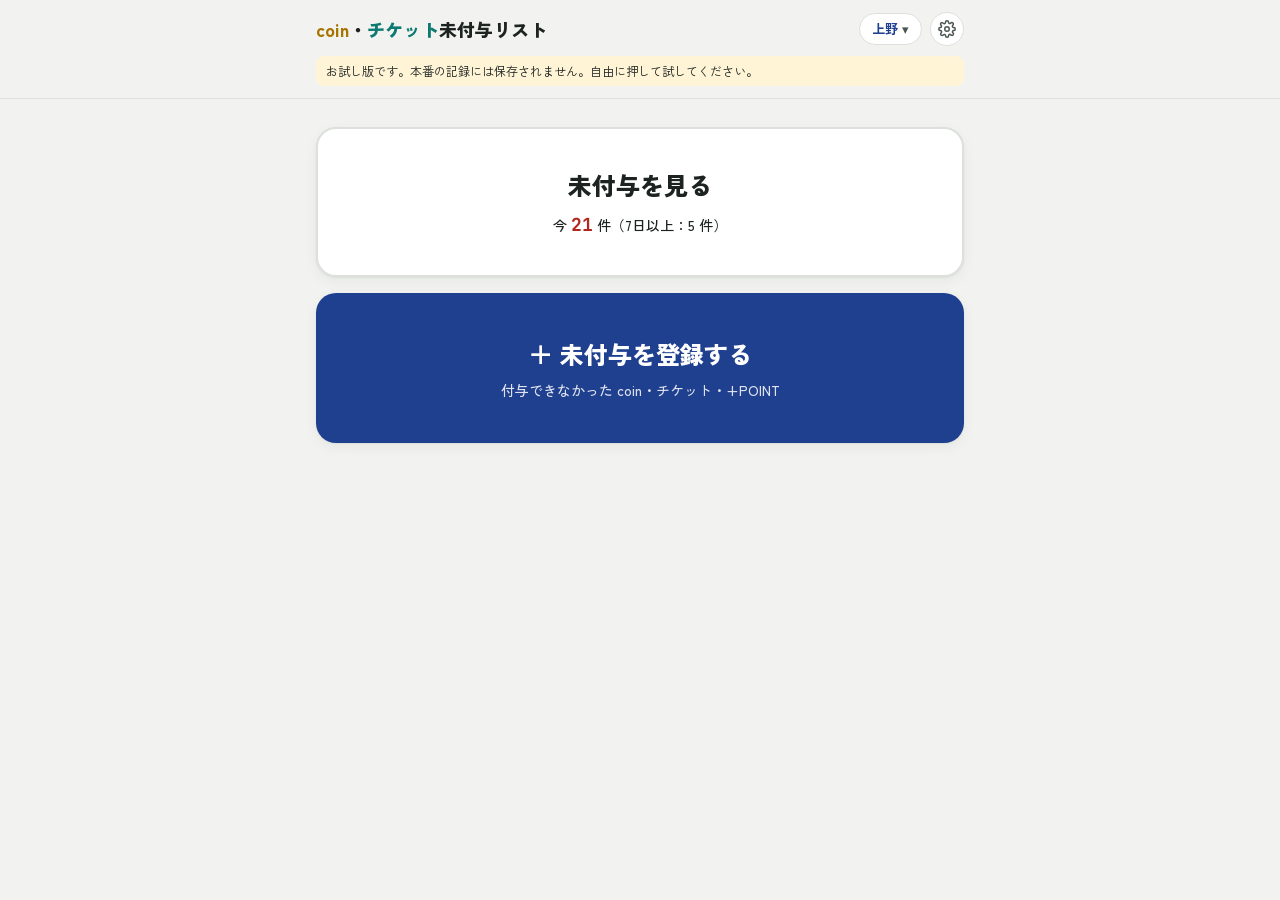
==== try.html @ cde4de88 "Update try.html" ====
<!DOCTYPE html>
<html lang="ja">
<head>
<meta charset="utf-8">
<meta name="viewport" content="width=device-width, initial-scale=1, viewport-fit=cover">
<title>未付与リスト（お試し）</title>
<link rel="icon" href="icon.svg" type="image/svg+xml">
<link rel="apple-touch-icon" id="appleIcon" href="icon.svg">
<meta name="theme-color" content="#f2f3f0">
<meta name="apple-mobile-web-app-capable" content="yes">
<meta name="mobile-web-app-capable" content="yes">
<meta name="apple-mobile-web-app-title" content="未付与リスト">
<meta name="apple-mobile-web-app-status-bar-style" content="default">
<link rel="preconnect" href="https://fonts.googleapis.com">
<link rel="stylesheet" href="https://fonts.googleapis.com/css2?family=Zen+Kaku+Gothic+New:wght@400;500;700;900&family=JetBrains+Mono:wght@500;700&display=swap">
<link rel="stylesheet" href="style.css?v=20261117d">
</head>
<body data-view="home">

<header class="top">
  <div class="wrap">
    <div class="titlerow">
      <button class="chip-btn back-btn" id="backBtn" type="button">‹ ホーム</button>
      <h1><span class="c">coin</span>・<span class="t">チケット</span>未付与リスト</h1>
      <button class="chip-btn store-btn" id="storeBtn" type="button"><b id="storeName">店舗</b> ▾</button>
      <button class="icon-btn" id="staffBtn" type="button" aria-label="設定（スタッフ・チケット）" title="設定（スタッフ・チケット）">
        <svg width="18" height="18" viewBox="0 0 24 24" fill="none" stroke="currentColor" stroke-width="2" stroke-linecap="round" stroke-linejoin="round" aria-hidden="true"><circle cx="12" cy="12" r="3"/><path d="M19.4 15a1.7 1.7 0 0 0 .3 1.8l.1.1a2 2 0 1 1-2.8 2.8l-.1-.1a1.7 1.7 0 0 0-1.8-.3 1.7 1.7 0 0 0-1 1.5V21a2 2 0 1 1-4 0v-.1a1.7 1.7 0 0 0-1.1-1.5 1.7 1.7 0 0 0-1.8.3l-.1.1a2 2 0 1 1-2.8-2.8l.1-.1a1.7 1.7 0 0 0 .3-1.8 1.7 1.7 0 0 0-1.5-1H3a2 2 0 1 1 0-4h.1a1.7 1.7 0 0 0 1.5-1.1 1.7 1.7 0 0 0-.3-1.8l-.1-.1a2 2 0 1 1 2.8-2.8l.1.1a1.7 1.7 0 0 0 1.8.3H9a1.7 1.7 0 0 0 1-1.5V3a2 2 0 1 1 4 0v.1a1.7 1.7 0 0 0 1 1.5 1.7 1.7 0 0 0 1.8-.3l.1-.1a2 2 0 1 1 2.8 2.8l-.1.1a1.7 1.7 0 0 0-.3 1.8V9a1.7 1.7 0 0 0 1.5 1H21a2 2 0 1 1 0 4h-.1a1.7 1.7 0 0 0-1.5 1z"/></svg>
      </button>
    </div>
    <div class="demo" id="demoNote" hidden>お試し版です。本番の記録には保存されません。自由に押して試してください。</div>
    <div class="tabs" role="tablist">
      <button class="tab" role="tab" data-tab="pending" aria-selected="true" type="button">未付与 <span class="n" id="nPending">0</span></button>
      <button class="tab" role="tab" data-tab="done" aria-selected="false" type="button">付与済み <span class="n" id="nDone">0</span></button>
      <button class="tab" role="tab" data-tab="canceled" aria-selected="false" type="button">取消 <span class="n" id="nCanceled">0</span></button>
    </div>
    <div class="searchrow"><input class="search" id="search" type="search" placeholder="名前・Game ID で探す" autocomplete="off"></div>
    <div class="filters" id="filterKind" role="group" aria-label="種類で絞り込む"></div>
    <div class="filters sub" id="filterItem" role="group" aria-label="チケットの種類で絞り込む" hidden></div>
  </div>
</header>

<section class="home" id="home">
  <div class="wrap">
    <button class="bigbtn view" id="goList" type="button">
      <span class="bt">未付与を見る</span>
      <span class="bs" id="homeCount">読み込み中…</span>
    </button>
    <button class="bigbtn add" id="goAdd" type="button">
      <span class="bt">＋ 未付与を登録する</span>
      <span class="bs">付与できなかった coin・チケット・+POINT</span>
    </button>
  </div>
</section>

<main>
  <div class="wrap" id="list">
    <div class="skeleton"></div><div class="skeleton"></div><div class="skeleton"></div>
  </div>
</main>


<div class="overlay" id="overlay" hidden>
  <div class="sheet" id="sheet" role="dialog" aria-modal="true" aria-labelledby="sheetTitle"></div>
</div>
<div class="toast" id="toast" hidden><span id="toastMsg"></span><button id="toastUndo" type="button" hidden>取り消す</button></div>
<div class="busy" id="busy" hidden></div>

<script>
// 記録の読み書き先（Google 側の窓口の URL）
window.API_URL = ""; // お試し版：Google には保存しない
// iPhone のホーム画面用アイコン（icon.svg から PNG を作る）
(function () { try { var img = new Image(); img.onload = function () { var c = document.createElement("canvas"); c.width = c.height = 180; c.getContext("2d").drawImage(img, 0, 0, 180, 180); document.getElementById("appleIcon").href = c.toDataURL("image/png"); }; img.src = "icon.svg"; } catch (e) {} })();
</script>
<script src="mock.js?v=20261117d"></script>
<script src="app.js?v=20261117d"></script>
</body>
</html>
---- style.css ----
/* Layout: one narrow column of cards (phone first); sticky header with tabs + search; floating add button; bottom sheets for forms */
:root {
  --bg: #f2f3f0;
  --surface: #ffffff;
  --fg: #1c2321;
  --muted: #4b5652;
  --line: #dde1dc;
  --coin: #a87400;   --coin-bg: #fff1c9;
  --ticket: #0d7a72; --ticket-bg: #d6f1ec;
  --pt: #6a3fb5;     --pt-bg: #ece3fb;
  --accent: #1f3f8f; --accent-fg: #ffffff;
  --done: #2c7a37;   --done-bg: #e1f1df;
  --warn: #b27200;   --warn-bg: #fff4d6;
  --danger: #b3261e; --danger-bg: #fde5e2;
  --shadow: 0 1px 2px rgba(20,30,28,.06), 0 4px 14px rgba(20,30,28,.05);
  --font-body: "Zen Kaku Gothic New", "Hiragino Sans", "Hiragino Kaku Gothic ProN", "Yu Gothic", "Meiryo", sans-serif;
  --font-mono: "JetBrains Mono", ui-monospace, "SF Mono", Menlo, Consolas, monospace;
  color-scheme: light;
}
/* 画面はスマホがダークモードでも、いつも白ベースで表示する */
* { box-sizing: border-box; }
html, body { margin: 0; }
body { background: var(--bg); color: var(--fg); font-family: var(--font-body); font-size: 15px; line-height: 1.5; -webkit-text-size-adjust: 100%; }
button, input, select, textarea { font: inherit; color: inherit; }
button { cursor: pointer; }
[hidden] { display: none !important; }
:focus-visible { outline: 2px solid var(--accent); outline-offset: 2px; }

.wrap { max-width: 680px; margin: 0 auto; padding-left: max(16px, env(safe-area-inset-left, 0px)); padding-right: max(16px, env(safe-area-inset-right, 0px)); }

header.top { position: sticky; top: 0; z-index: 5; background: var(--bg); border-bottom: 1px solid var(--line); padding-top: env(safe-area-inset-top, 0px); }
header.top .wrap { padding-block: 12px 0; display: grid; gap: 10px; }
.titlerow { display: flex; align-items: center; gap: 8px; flex-wrap: wrap; }
@media (max-width: 480px) { .titlerow h1 { flex-basis: 100%; } }
h1 { margin: 0; font-size: 18px; font-weight: 900; flex: 1; min-width: 0; text-wrap: balance; }
h1 .c { color: var(--coin); } h1 .t { color: var(--ticket); }
.chip-btn { border: 1px solid var(--line); background: var(--surface); border-radius: 999px; padding: 5px 12px; font-size: 13px; color: var(--muted); white-space: nowrap; }
.chip-btn b { color: var(--fg); }
.icon-btn { border: 1px solid var(--line); background: var(--surface); border-radius: 999px; width: 34px; height: 34px; display: grid; place-items: center; color: var(--muted); }

.demo { font-size: 12px; background: var(--warn-bg); color: var(--fg); border-radius: 8px; padding: 6px 10px; }

.tabs { display: flex; }
.tab { flex: 1; border: 0; background: none; padding: 8px 2px 10px; font-weight: 700; color: var(--muted); border-bottom: 3px solid transparent; display: flex; align-items: center; justify-content: center; gap: 6px; }
.tab[aria-selected="true"] { color: var(--fg); border-bottom-color: var(--fg); }
.tab .n { font-family: var(--font-mono); font-size: 12px; min-width: 22px; padding: 1px 6px; border-radius: 999px; background: var(--line); font-variant-numeric: tabular-nums; }
.tab[data-tab="pending"] .n:not(.zero) { background: var(--danger); color: #fff; }

.searchrow { padding-bottom: 8px; }
.filters { display: flex; gap: 6px; overflow-x: auto; padding-bottom: 8px; scrollbar-width: none; }
.filters::-webkit-scrollbar { display: none; }
.filters:last-child, .filters.sub { padding-bottom: 10px; }
.fchip { flex: none; border: 1px solid var(--line); background: var(--surface); border-radius: 999px; padding: 5px 12px; font-size: 13px; font-weight: 700; color: var(--muted); display: inline-flex; gap: 6px; align-items: center; }
.fchip .c { font-family: var(--font-mono); font-size: 11px; font-variant-numeric: tabular-nums; opacity: .8; }
.fchip[aria-pressed="true"] { background: var(--fg); border-color: var(--fg); color: var(--bg); }
.fchip.k-coin[aria-pressed="true"] { background: var(--coin-bg); border-color: var(--coin); color: var(--coin); }
.fchip.k-ticket[aria-pressed="true"] { background: var(--ticket-bg); border-color: var(--ticket); color: var(--ticket); }
.fchip.k-pt[aria-pressed="true"] { background: var(--pt-bg); border-color: var(--pt); color: var(--pt); }
.filters.sub .fchip { font-size: 12px; padding: 4px 10px; }
.search { width: 100%; border: 1px solid var(--line); background: var(--surface); border-radius: 10px; padding: 9px 12px; font-size: 15px; }

main .wrap { padding-block: 14px 120px; display: grid; gap: 10px; }
.status-note { font-size: 13px; color: var(--muted); padding: 8px 12px; border-radius: 10px; background: var(--surface); border: 1px dashed var(--line); }
.status-note.err { color: var(--danger); border-color: var(--danger); }
.legend { display: flex; flex-wrap: wrap; gap: 6px 14px; font-size: 12px; color: var(--muted); }
.legend i { display: inline-block; width: 10px; height: 10px; border-radius: 3px; margin-right: 4px; vertical-align: -1px; }

.card { position: relative; background: var(--surface); border-radius: 14px; box-shadow: var(--shadow); padding: 14px 14px 14px 18px; display: grid; gap: 9px; border: 1px solid var(--line); overflow: hidden; }
.card::before { content: ""; position: absolute; left: 0; top: 0; bottom: 0; width: 5px; background: var(--line); }
.card.age-warn::before { background: var(--warn); }
.card.age-late::before { background: var(--danger); }
.card.age-warn { background: var(--warn-bg); border-color: var(--warn); }
.card.age-late { background: var(--danger-bg); border-color: var(--danger); }
.card.age-warn .note, .card.age-late .note { background: var(--surface); }
.card.st-done::before { background: var(--done); }
.card.st-canceled { opacity: .8; }
.row1 { display: flex; align-items: flex-start; justify-content: space-between; gap: 10px; }
.who { min-width: 0; }
.name { font-size: 18px; font-weight: 700; overflow-wrap: anywhere; }
.gid { display: inline-flex; align-items: center; gap: 6px; border: 0; background: none; padding: 2px 0; font-family: var(--font-mono); font-size: 15px; letter-spacing: .04em; font-variant-numeric: tabular-nums; }
.gid .lbl { font-family: var(--font-body); font-size: 11px; color: var(--muted); }
.gid .cp { font-family: var(--font-body); font-size: 11px; color: var(--accent); border: 1px solid var(--line); border-radius: 6px; padding: 0 6px; }
.gid.none { font-family: var(--font-body); font-size: 13px; color: var(--muted); }
.pill { flex: none; font-weight: 900; font-size: 15px; padding: 6px 10px; border-radius: 10px; white-space: nowrap; font-variant-numeric: tabular-nums; text-align: right; }
.pill small { font-size: 11px; font-weight: 700; margin-left: 2px; }
.pill .sub { display: block; font-size: 11px; font-weight: 700; }
.pill.coin { background: var(--coin-bg); color: var(--coin); }
.pill.ticket { background: var(--ticket-bg); color: var(--ticket); }
.pill.pt { background: var(--pt-bg); color: var(--pt); }
.tags { display: flex; flex-wrap: wrap; gap: 6px; }
.tag { font-size: 12px; padding: 2px 8px; border-radius: 999px; background: var(--bg); border: 1px solid var(--line); }
.tag.age { font-weight: 700; font-variant-numeric: tabular-nums; }
.tag.age.warn { background: var(--warn-bg); border-color: var(--warn); color: var(--warn); }
.tag.age.late { background: var(--danger-bg); border-color: var(--danger); color: var(--danger); }
.tag.reason { background: var(--coin-bg); border-color: transparent; }
.meta { display: flex; flex-wrap: wrap; gap: 2px 14px; font-size: 12px; color: var(--muted); font-variant-numeric: tabular-nums; }
.meta b { color: var(--fg); font-weight: 500; }
.note { font-size: 13px; background: var(--bg); padding: 6px 10px; border-radius: 8px; overflow-wrap: anywhere; }
.result { font-size: 13px; font-weight: 700; padding: 6px 10px; border-radius: 8px; font-variant-numeric: tabular-nums; overflow-wrap: anywhere; }
.result.done { color: var(--done); background: var(--done-bg); }
.result.canceled { color: var(--danger); background: var(--danger-bg); }

.histbtn { border: 0; background: none; padding: 2px 0; font-size: 12px; font-weight: 700; color: var(--accent); }
.hist { margin: 4px 0 0; padding: 8px 10px 8px 26px; background: var(--surface); border: 1px solid var(--line); border-radius: 8px; font-size: 12px; display: grid; gap: 6px; }
.hist .when { color: var(--muted); font-variant-numeric: tabular-nums; }
.hist .act { font-weight: 700; }
.hist ul { margin: 2px 0 0; padding-left: 16px; color: var(--muted); overflow-wrap: anywhere; }
.actions { display: flex; gap: 8px; flex-wrap: wrap; }
.btn { border: 1px solid var(--line); background: var(--surface); border-radius: 10px; padding: 10px 14px; font-weight: 700; }
.btn.primary { background: var(--accent); color: var(--accent-fg); border-color: var(--accent); }
.btn.grant { flex: 1 1 140px; background: var(--done); color: #fff; border-color: var(--done); font-size: 16px; padding: 12px; }
.btn.ghost { background: none; color: var(--muted); }
.btn.danger { background: var(--danger); border-color: var(--danger); color: #fff; }
.btn:disabled { opacity: .5; cursor: default; }

.empty { text-align: center; padding: 40px 16px; color: var(--muted); display: grid; gap: 8px; justify-items: center; }
.empty .big { font-size: 17px; font-weight: 700; color: var(--fg); }

.fab { position: fixed; z-index: 6; right: max(16px, calc(env(safe-area-inset-right, 0px) + 16px)); bottom: calc(env(safe-area-inset-bottom, 0px) + 18px); background: var(--accent); color: var(--accent-fg); border: 0; border-radius: 999px; padding: 15px 22px; font-weight: 900; font-size: 16px; box-shadow: 0 6px 20px rgba(20,40,90,.3); }

.overlay { position: fixed; inset: 0; z-index: 20; background: rgba(10,15,14,.45); display: flex; align-items: flex-end; justify-content: center; }
.sheet { width: 100%; max-width: 680px; max-height: 92%; overflow-y: auto; background: var(--surface); border-radius: 18px 18px 0 0; padding-block: 18px calc(env(safe-area-inset-bottom, 0px) + 18px); padding-left: max(16px, env(safe-area-inset-left, 0px)); padding-right: max(16px, env(safe-area-inset-right, 0px)); display: grid; gap: 16px; }
.sheet h2 { margin: 0; font-size: 18px; font-weight: 900; }
.sheet p.lead { margin: -8px 0 0; font-size: 13px; color: var(--muted); }
.field { display: grid; gap: 6px; min-width: 0; }
.field > .lab { font-size: 12px; font-weight: 700; color: var(--muted); letter-spacing: .04em; }
.field > .lab .req { color: var(--danger); margin-left: 4px; }
.inp { width: 100%; min-width: 0; border: 1px solid var(--line); background: var(--bg); border-radius: 10px; padding: 11px 12px; font-size: 16px; }
.inp.mono { font-family: var(--font-mono); letter-spacing: .04em; }
.targets { display: grid; gap: 10px; }
.trow { display: grid; grid-template-columns: 1fr 1fr 36px; gap: 6px; align-items: start; }
.trow .hint { grid-column: 1 / -1; font-size: 12px; color: var(--warn); margin-top: -2px; }
.trow .unk { grid-column: 1 / -1; display: inline-flex; align-items: center; gap: 6px; font-size: 13px; color: var(--muted); margin-top: -2px; }
.trow .unk input { width: 18px; height: 18px; }
.inp:disabled { opacity: .6; }
.tag.missing { background: var(--danger); border-color: var(--danger); color: #fff; font-weight: 700; }
.trow .hint button { border: 0; background: none; color: var(--accent); font-weight: 700; padding: 0 4px; text-decoration: underline; }
.trow .x { border: 0; background: none; color: var(--muted); font-size: 22px; height: 44px; }
.addrow { justify-self: start; border: 1px dashed var(--line); background: none; border-radius: 10px; padding: 8px 12px; color: var(--accent); font-weight: 700; }
.choices { display: flex; flex-wrap: wrap; gap: 6px; }
.choice { border: 1px solid var(--line); background: var(--bg); border-radius: 10px; padding: 9px 12px; font-weight: 700; color: var(--muted); }
.choice[aria-pressed="true"] { background: var(--accent); border-color: var(--accent); color: var(--accent-fg); }
.choice.k-coin[aria-pressed="true"] { background: var(--coin-bg); border-color: var(--coin); color: var(--coin); }
.choice.k-ticket[aria-pressed="true"] { background: var(--ticket-bg); border-color: var(--ticket); color: var(--ticket); }
.choice.k-pt[aria-pressed="true"] { background: var(--pt-bg); border-color: var(--pt); color: var(--pt); }
.choices.kinds { display: grid; grid-template-columns: repeat(3, 1fr); }
.amountrow { display: grid; grid-template-columns: 1fr auto; gap: 8px; align-items: center; }
.unit { font-weight: 700; color: var(--muted); }
.stepper { display: grid; grid-template-columns: 48px 1fr 48px auto; gap: 6px; align-items: center; max-width: 260px; }
.stepper button { height: 44px; border: 1px solid var(--line); background: var(--bg); border-radius: 10px; font-size: 20px; font-weight: 700; }
.stepper .inp { text-align: center; }
.quick { display: flex; flex-wrap: wrap; gap: 6px; }
.quick button { border: 1px solid var(--line); background: var(--bg); border-radius: 999px; padding: 4px 10px; font-size: 13px; font-variant-numeric: tabular-nums; }
.foot { display: flex; gap: 8px; justify-content: flex-end; flex-wrap: wrap; align-items: center; }
.foot .spacer { flex: 1; }
.err { color: var(--danger); font-size: 13px; font-weight: 700; }
.staff-list { display: grid; gap: 8px; }
.staff-row { display: grid; grid-template-columns: 1fr auto 36px; gap: 8px; align-items: center; }
.toggle { display: inline-flex; align-items: center; gap: 6px; font-size: 13px; font-weight: 700; white-space: nowrap; }
.toggle input { width: 20px; height: 20px; }
.people { display: grid; grid-template-columns: repeat(auto-fill, minmax(120px, 1fr)); gap: 8px; }
.people .choice { padding: 14px 10px; font-size: 16px; }

.toast { position: fixed; z-index: 30; left: 50%; transform: translateX(-50%); bottom: calc(env(safe-area-inset-bottom, 0px) + 84px); background: var(--fg); color: var(--bg); border-radius: 12px; padding: 10px 14px; display: flex; gap: 14px; align-items: center; font-size: 14px; width: max-content; max-width: calc(100% - 32px); box-shadow: 0 6px 20px rgba(0,0,0,.25); }
.toast button { border: 0; background: none; color: inherit; font-weight: 900; text-decoration: underline; padding: 0; }
.busy { position: fixed; z-index: 40; inset: 0; background: transparent; cursor: progress; }

/* 文字を読みやすく（小さい灰色の文字を一段大きく・濃く） */
.meta, .legend, .tag, .hist, .field > .lab, .trow .hint, .gid .lbl, .gid .cp, .fchip .c, .pill small, .pill .sub { font-size: 13px; }
.sheet p.lead { font-size: 14px; }
.tab .n { font-size: 13px; }

/* 登録・設定画面：後ろが透けない白で、0.2秒で開く（開いている間は右下のボタンを隠す） */
.overlay { background: rgba(10,15,14,.55); }
@media (prefers-reduced-motion: no-preference) {
  .sheet { animation: up .2s ease-out; }
  @keyframes up { from { transform: translateY(32px); } to { transform: none; } }
}
.confirm-bar { position: sticky; top: -18px; z-index: 2; margin: -18px -16px 0; padding: 12px 16px; background: var(--danger-bg); border-bottom: 1px solid var(--danger); display: flex; flex-wrap: wrap; gap: 8px; align-items: center; font-weight: 700; }
.confirm-bar span { flex: 1 1 160px; }
.store-btn b { color: var(--accent); }
.skeleton { height: 92px; border-radius: 14px; background: linear-gradient(90deg, var(--surface), var(--line), var(--surface)); background-size: 200% 100%; border: 1px solid var(--line); }
@media (prefers-reduced-motion: no-preference) { .skeleton { animation: sk 1.2s linear infinite; } @keyframes sk { from { background-position: 200% 0; } to { background-position: -200% 0; } } }
.pin-inp { font-family: var(--font-mono); font-size: 24px; letter-spacing: .4em; text-align: center; }
.pin-inp::placeholder { font-family: var(--font-body); font-size: 15px; letter-spacing: 0; }
/* 「登録する」「保存」などのボタンは、画面の下にいつも見えるように */
.sheet > .foot { position: sticky; bottom: calc(-18px - env(safe-area-inset-bottom, 0px)); z-index: 2; background: var(--surface); margin: 0 -16px calc(-18px - env(safe-area-inset-bottom, 0px)); padding: 12px 16px calc(12px + env(safe-area-inset-bottom, 0px)); border-top: 1px solid var(--line); }

/* はじめの画面（2つのボタンだけ）と一覧画面の切り替え */
.fab { display: none !important; }
.back-btn { font-weight: 700; color: var(--fg); }
body[data-view="home"] .back-btn,
body[data-view="home"] .tabs,
body[data-view="home"] .searchrow,
body[data-view="home"] .filters,
body[data-view="home"] main { display: none !important; }
body[data-view="home"] header.top .wrap { padding-bottom: 12px; }
body[data-view="list"] .home { display: none; }
@media (max-width: 480px) { body[data-view="list"] .titlerow h1 { flex-basis: auto; order: 1; font-size: 16px; } body[data-view="list"] .titlerow .back-btn { order: 0; } body[data-view="list"] .titlerow > :not(h1):not(.back-btn) { order: 2; } }
.home .wrap { display: grid; gap: 16px; padding-block: 28px calc(env(safe-area-inset-bottom, 0px) + 28px); }
.bigbtn { border: 0; border-radius: 20px; padding: 30px 20px; min-height: 150px; display: grid; gap: 8px; place-content: center; text-align: center; box-shadow: var(--shadow); }
.bigbtn .bt { font-size: 24px; font-weight: 900; }
.bigbtn .bs { font-size: 14px; font-weight: 500; }
.bigbtn.view { background: var(--surface); color: var(--fg); border: 2px solid var(--line); }
.bigbtn.view .bs b { color: var(--danger); font-family: var(--font-mono); font-size: 18px; }
.bigbtn.add { background: var(--accent); color: var(--accent-fg); }
.bigbtn.add .bs { opacity: .85; }
.bigbtn:active { transform: scale(.98); }

/* 未付与を登録：1つずつ順番に入力する画面 */
.wz-head { display: grid; gap: 6px; }
.wz-step { font-size: 12px; font-weight: 700; color: var(--muted); font-variant-numeric: tabular-nums; }
.wz-bar { height: 6px; border-radius: 999px; background: var(--line); overflow: hidden; }
.wz-bar i { display: block; height: 100%; background: var(--accent); border-radius: 999px; transition: width .2s; }
.wz-body { display: grid; gap: 10px; min-height: 120px; align-content: start; }
.wz-body .inp { font-size: 18px; padding: 14px; }
.wz-sub { font-size: 12px; font-weight: 700; color: var(--muted); margin-top: 6px; }
.wz-note { margin: 0; }
.wz-col { display: grid; gap: 8px; }
.wz-col .choice, .wz-col .btn { padding: 14px; font-size: 16px; text-align: left; }
.wz-col .btn { text-align: center; }
.kinds .choice { padding: 16px 8px; font-size: 16px; }
.wz-sum { display: grid; border: 1px solid var(--line); border-radius: 12px; overflow: hidden; }
.wz-row { display: grid; grid-template-columns: 7.5em 1fr auto; gap: 8px; align-items: center; padding: 10px 12px; border-top: 1px solid var(--line); }
.wz-row:first-child { border-top: 0; }
.wz-row .k { font-size: 12px; color: var(--muted); font-weight: 700; }
.wz-row b { overflow-wrap: anywhere; }
.wz-edit { border: 1px solid var(--line); background: var(--surface); border-radius: 8px; padding: 4px 10px; font-size: 13px; color: var(--accent); font-weight: 700; }
.wz-done { margin: 0; font-size: 16px; font-weight: 700; }
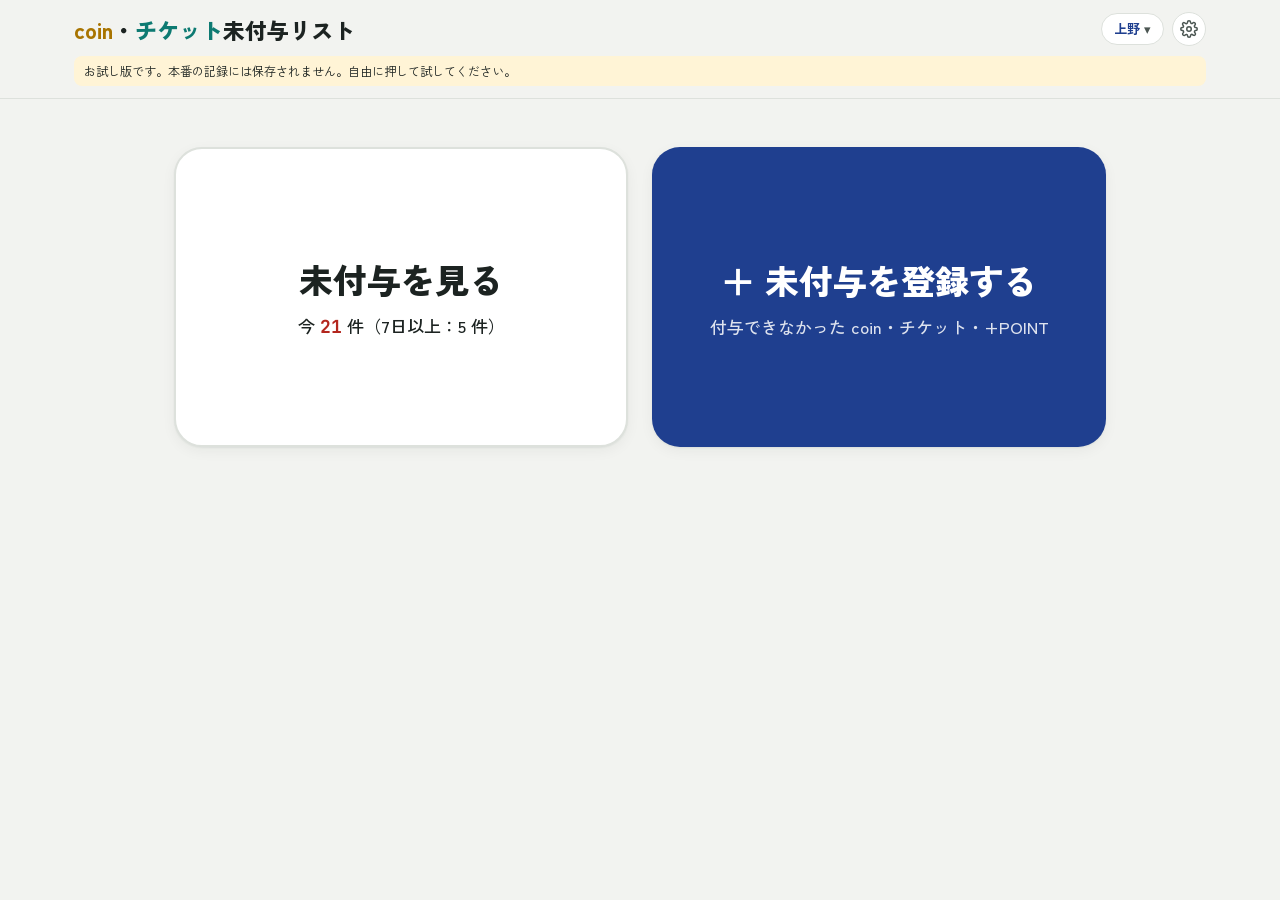
==== commit 5aa27f23: "Update try.html" ====
--- a/try.html
+++ b/try.html
@@ -13,7 +13,7 @@
 <meta name="apple-mobile-web-app-status-bar-style" content="default">
 <link rel="preconnect" href="https://fonts.googleapis.com">
 <link rel="stylesheet" href="https://fonts.googleapis.com/css2?family=Zen+Kaku+Gothic+New:wght@400;500;700;900&family=JetBrains+Mono:wght@500;700&display=swap">
-<link rel="stylesheet" href="style.css?v=20261117d">
+<link rel="stylesheet" href="style.css?v=20261117h">
 </head>
 <body data-view="home">
 
@@ -71,7 +71,7 @@
 // iPhone のホーム画面用アイコン（icon.svg から PNG を作る）
 (function () { try { var img = new Image(); img.onload = function () { var c = document.createElement("canvas"); c.width = c.height = 180; c.getContext("2d").drawImage(img, 0, 0, 180, 180); document.getElementById("appleIcon").href = c.toDataURL("image/png"); }; img.src = "icon.svg"; } catch (e) {} })();
 </script>
-<script src="mock.js?v=20261117d"></script>
-<script src="app.js?v=20261117d"></script>
+<script src="mock.js?v=20261117h"></script>
+<script src="app.js?v=20261117h"></script>
 </body>
 </html>
--- a/style.css
+++ b/style.css
@@ -227,3 +227,61 @@
 .wz-row b { overflow-wrap: anywhere; }
 .wz-edit { border: 1px solid var(--line); background: var(--surface); border-radius: 8px; padding: 4px 10px; font-size: 13px; color: var(--accent); font-weight: 700; }
 .wz-done { margin: 0; font-size: 16px; font-weight: 700; }
+
+/* coin の合計（未付与で coin を選んだとき） */
+.sumbar { display: flex; align-items: baseline; flex-wrap: wrap; gap: 4px 12px; background: var(--coin-bg); border: 1px solid var(--coin); border-radius: 12px; padding: 12px 14px; }
+.sumbar .k { font-size: 13px; font-weight: 700; color: var(--coin); flex-basis: 100%; }
+.sumbar b { font-size: 26px; font-weight: 900; color: var(--coin); font-variant-numeric: tabular-nums; }
+.sumbar b small { font-size: 14px; font-weight: 700; }
+.sumbar .n { font-size: 13px; color: var(--muted); font-variant-numeric: tabular-nums; }
+.sumbar.k-pt { background: var(--pt-bg); border-color: var(--pt); }
+.sumbar.k-pt .k, .sumbar.k-pt b { color: var(--pt); }
+.sumbar.k-ticket { background: var(--ticket-bg); border-color: var(--ticket); }
+.sumbar.k-ticket .k, .sumbar.k-ticket b { color: var(--ticket); }
+
+/* ===== 一覧：Game ID と未付与の中身だけのタイル（1画面にたくさん並べる） ===== */
+#list { grid-template-columns: repeat(auto-fill, minmax(150px, 1fr)); gap: 8px; align-items: stretch; }
+#list > :not(.tile) { grid-column: 1 / -1; }
+.tile { display: grid; gap: 2px; align-content: start; text-align: left; border: 1px solid var(--line); background: var(--surface); border-radius: 12px; padding: 10px 12px; box-shadow: var(--shadow); position: relative; overflow: hidden; min-width: 0; }
+.tile::before { content: ""; position: absolute; left: 0; top: 0; bottom: 0; width: 4px; background: var(--line); }
+.tile.k-coin::before { background: var(--coin); }
+.tile.k-ticket::before { background: var(--ticket); }
+.tile.k-pt::before { background: var(--pt); }
+.tile.age-warn { background: var(--warn-bg); border-color: var(--warn); }
+.tile.age-late { background: var(--danger-bg); border-color: var(--danger); }
+.tile.st-done { background: var(--done-bg); border-color: var(--done); }
+.tile.st-canceled { opacity: .7; }
+.tid { font-family: var(--font-mono); font-size: 17px; font-weight: 700; letter-spacing: .03em; font-variant-numeric: tabular-nums; white-space: nowrap; overflow: hidden; text-overflow: ellipsis; }
+.tid.none { font-family: var(--font-body); font-size: 14px; color: var(--danger); }
+.twhat { font-weight: 900; font-size: 16px; white-space: nowrap; overflow: hidden; text-overflow: ellipsis; font-variant-numeric: tabular-nums; }
+.twhat .tu { font-size: 12px; font-weight: 700; }
+.tile.k-coin .twhat { color: var(--coin); }
+.tile.k-ticket .twhat { color: var(--ticket); }
+.tile.k-pt .twhat { color: var(--pt); }
+.tage { font-size: 11px; font-weight: 700; color: var(--muted); font-variant-numeric: tabular-nums; }
+.tile.age-warn .tage { color: var(--warn); }
+.tile.age-late .tage { color: var(--danger); }
+.tile:active { transform: scale(.98); }
+.sheet .card { box-shadow: none; }
+
+/* ===== タブレット向け（横幅が広い画面） ===== */
+@media (min-width: 700px) {
+  .wrap { max-width: 1180px; padding-left: max(24px, env(safe-area-inset-left, 0px)); padding-right: max(24px, env(safe-area-inset-right, 0px)); }
+  body { font-size: 16px; }
+  h1 { font-size: 22px; }
+  .titlerow h1 { flex-basis: auto !important; }
+  #list { grid-template-columns: repeat(auto-fill, minmax(180px, 1fr)); gap: 10px; }
+  .tid { font-size: 19px; }
+  .twhat { font-size: 18px; }
+  /* はじめの画面：2つのボタンを横に並べて大きく */
+  .home .wrap { grid-template-columns: 1fr 1fr; gap: 24px; padding-block: 48px; max-width: 980px; }
+  .bigbtn { min-height: 300px; border-radius: 28px; }
+  .bigbtn .bt { font-size: 34px; }
+  .bigbtn .bs { font-size: 17px; }
+  /* 入力や詳しい内容の画面は、画面の真ん中に出す */
+  .overlay { align-items: center; padding: 24px; }
+  .sheet { max-width: 640px; max-height: 88vh; border-radius: 20px; padding-bottom: 18px; }
+  .sheet > .foot { bottom: -18px; margin-bottom: -18px; padding-bottom: 12px; border-radius: 0 0 20px 20px; }
+  .people { grid-template-columns: repeat(auto-fill, minmax(140px, 1fr)); }
+  .toast { bottom: 32px; }
+}
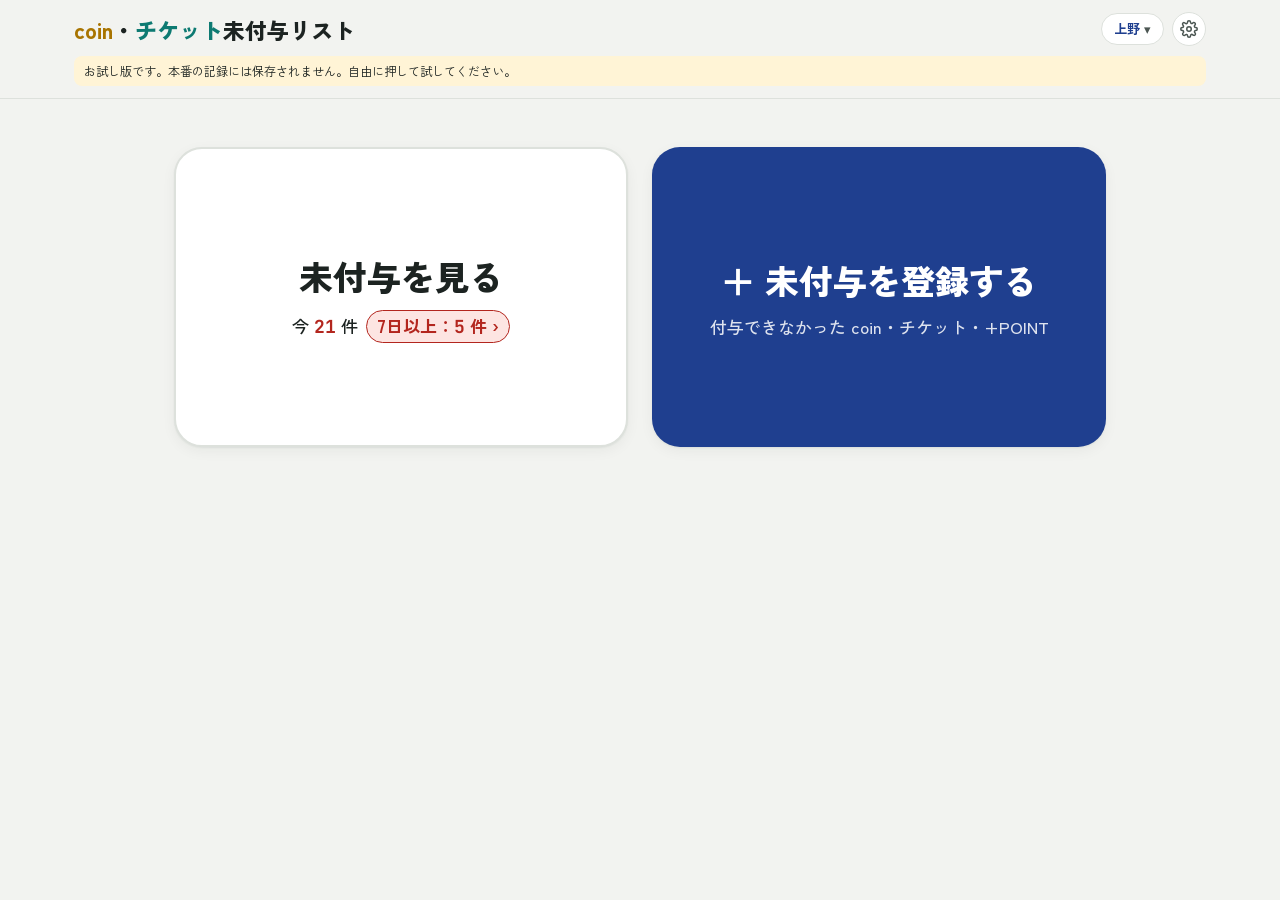
==== commit 413376eb: "Update try.html" ====
--- a/try.html
+++ b/try.html
@@ -13,7 +13,7 @@
 <meta name="apple-mobile-web-app-status-bar-style" content="default">
 <link rel="preconnect" href="https://fonts.googleapis.com">
 <link rel="stylesheet" href="https://fonts.googleapis.com/css2?family=Zen+Kaku+Gothic+New:wght@400;500;700;900&family=JetBrains+Mono:wght@500;700&display=swap">
-<link rel="stylesheet" href="style.css?v=20261117h">
+<link rel="stylesheet" href="style.css?v=20261121a">
 </head>
 <body data-view="home">
 
@@ -71,7 +71,7 @@
 // iPhone のホーム画面用アイコン（icon.svg から PNG を作る）
 (function () { try { var img = new Image(); img.onload = function () { var c = document.createElement("canvas"); c.width = c.height = 180; c.getContext("2d").drawImage(img, 0, 0, 180, 180); document.getElementById("appleIcon").href = c.toDataURL("image/png"); }; img.src = "icon.svg"; } catch (e) {} })();
 </script>
-<script src="mock.js?v=20261117h"></script>
-<script src="app.js?v=20261117h"></script>
+<script src="mock.js?v=20261121a"></script>
+<script src="app.js?v=20261121a"></script>
 </body>
 </html>
--- a/style.css
+++ b/style.css
@@ -285,3 +285,22 @@
   .people { grid-template-columns: repeat(auto-fill, minmax(140px, 1fr)); }
   .toast { bottom: 32px; }
 }
+
+/* ChatGPT と見直した改善（付与前の確認・ID不明ボタン・二重登録の注意・7日以上だけ表示） */
+.grant-sum { display: grid; gap: 2px; border: 2px solid var(--line); border-radius: 14px; padding: 12px 16px; background: var(--bg); }
+.grant-sum.k-coin { border-color: var(--coin); background: var(--coin-bg); }
+.grant-sum.k-ticket { border-color: var(--ticket); background: var(--ticket-bg); }
+.grant-sum.k-pt { border-color: var(--pt); background: var(--pt-bg); }
+.grant-sum .gid-big { font-family: var(--font-mono); font-size: 22px; font-weight: 700; letter-spacing: .03em; font-variant-numeric: tabular-nums; }
+.grant-sum .twhat { font-size: 22px; }
+.grant-sum .gname { font-size: 14px; color: var(--muted); }
+.grant-sum.k-coin .twhat { color: var(--coin); }
+.grant-sum.k-ticket .twhat { color: var(--ticket); }
+.grant-sum.k-pt .twhat { color: var(--pt); }
+.wz-unk { justify-self: start; border-style: dashed; color: var(--fg); }
+.wz-warn { display: grid; gap: 4px; background: var(--warn-bg); border: 1px solid var(--warn); border-radius: 12px; padding: 10px 12px; font-size: 14px; }
+.wz-warn b { color: var(--warn); }
+.oldbar { display: flex; align-items: center; justify-content: space-between; gap: 10px; flex-wrap: wrap; background: var(--danger-bg); border: 1px solid var(--danger); color: var(--danger); border-radius: 12px; padding: 8px 12px; font-weight: 700; }
+.oldbar .btn { padding: 6px 12px; }
+.late-link { display: inline-block; margin-left: 8px; padding: 2px 10px; border-radius: 999px; background: var(--danger-bg); color: var(--danger); border: 1px solid var(--danger); font-weight: 700; }
+.late-link b { color: var(--danger); }
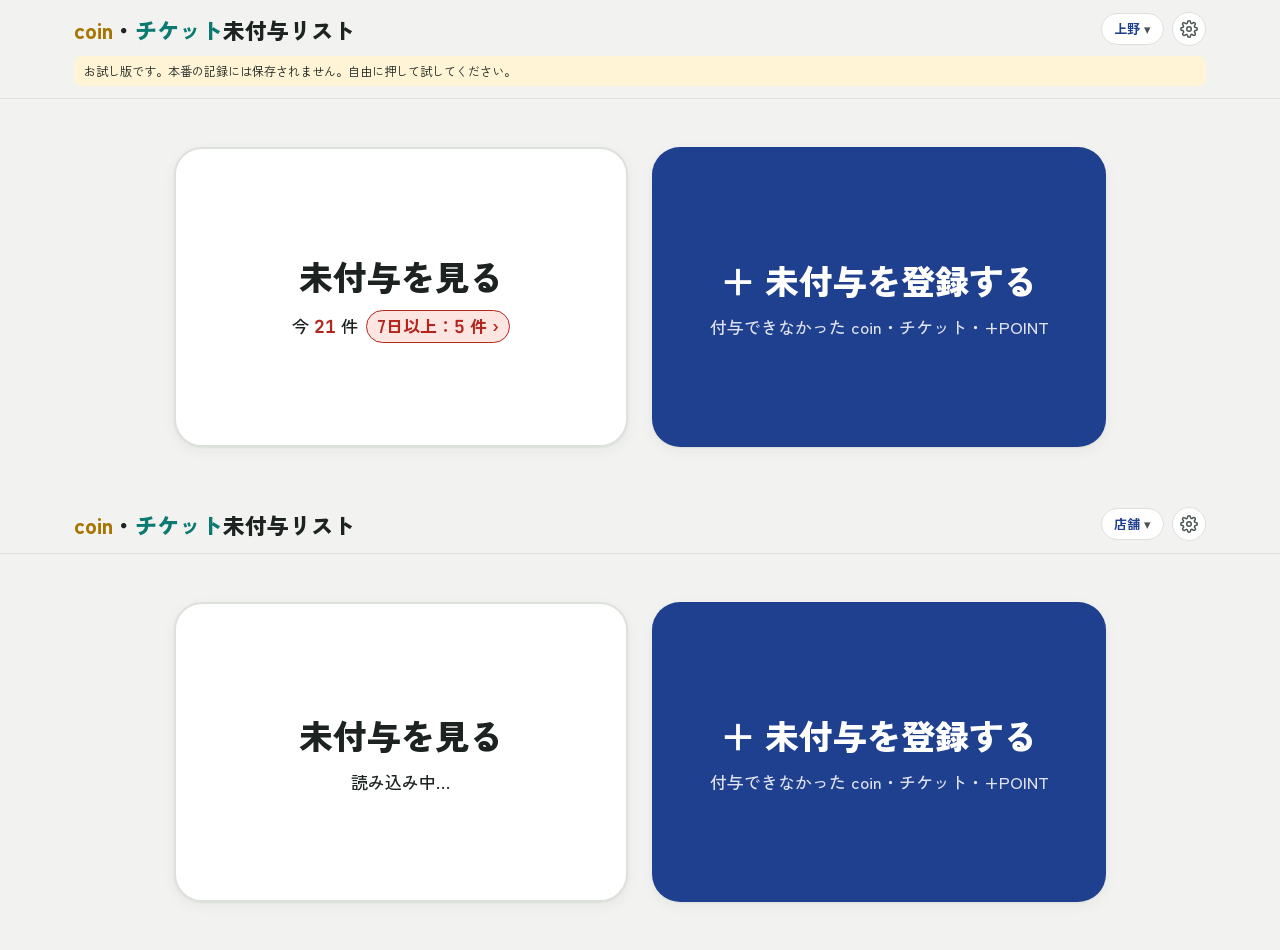
==== commit 7ff1d5c9: "Update try.html" ====
--- a/try.html
+++ b/try.html
@@ -1,3 +1,80 @@
+<!DOCTYPE html>
+<html lang="ja">
+<head>
+<meta charset="utf-8">
+<meta name="viewport" content="width=device-width, initial-scale=1, viewport-fit=cover">
+<title>未付与リスト（お試し）</title>
+<link rel="icon" href="icon.svg" type="image/svg+xml">
+<link rel="apple-touch-icon" id="appleIcon" href="icon.svg">
+<meta name="theme-color" content="#f2f3f0">
+<meta name="apple-mobile-web-app-capable" content="yes">
+<meta name="mobile-web-app-capable" content="yes">
+<meta name="apple-mobile-web-app-title" content="未付与リスト">
+<meta name="apple-mobile-web-app-status-bar-style" content="default">
+<link rel="preconnect" href="https://fonts.googleapis.com">
+<link rel="stylesheet" href="https://fonts.googleapis.com/css2?family=Zen+Kaku+Gothic+New:wght@400;500;700;900&family=JetBrains+Mono:wght@500;700&display=swap">
+<link rel="stylesheet" href="style.css?v=20261121b">
+</head>
+<body data-view="home">
+
+<header class="top">
+  <div class="wrap">
+    <div class="titlerow">
+      <button class="chip-btn back-btn" id="backBtn" type="button">‹ ホーム</button>
+      <h1><span class="c">coin</span>・<span class="t">チケット</span>未付与リスト</h1>
+      <button class="chip-btn store-btn" id="storeBtn" type="button"><b id="storeName">店舗</b> ▾</button>
+      <button class="icon-btn" id="staffBtn" type="button" aria-label="設定（スタッフ・チケット）" title="設定（スタッフ・チケット）">
+        <svg width="18" height="18" viewBox="0 0 24 24" fill="none" stroke="currentColor" stroke-width="2" stroke-linecap="round" stroke-linejoin="round" aria-hidden="true"><circle cx="12" cy="12" r="3"/><path d="M19.4 15a1.7 1.7 0 0 0 .3 1.8l.1.1a2 2 0 1 1-2.8 2.8l-.1-.1a1.7 1.7 0 0 0-1.8-.3 1.7 1.7 0 0 0-1 1.5V21a2 2 0 1 1-4 0v-.1a1.7 1.7 0 0 0-1.1-1.5 1.7 1.7 0 0 0-1.8.3l-.1.1a2 2 0 1 1-2.8-2.8l.1-.1a1.7 1.7 0 0 0 .3-1.8 1.7 1.7 0 0 0-1.5-1H3a2 2 0 1 1 0-4h.1a1.7 1.7 0 0 0 1.5-1.1 1.7 1.7 0 0 0-.3-1.8l-.1-.1a2 2 0 1 1 2.8-2.8l.1.1a1.7 1.7 0 0 0 1.8.3H9a1.7 1.7 0 0 0 1-1.5V3a2 2 0 1 1 4 0v.1a1.7 1.7 0 0 0 1 1.5 1.7 1.7 0 0 0 1.8-.3l.1-.1a2 2 0 1 1 2.8 2.8l-.1.1a1.7 1.7 0 0 0-.3 1.8V9a1.7 1.7 0 0 0 1.5 1H21a2 2 0 1 1 0 4h-.1a1.7 1.7 0 0 0-1.5 1z"/></svg>
+      </button>
+    </div>
+    <div class="demo" id="demoNote" hidden>お試し版です。本番の記録には保存されません。自由に押して試してください。</div>
+    <div class="tabs" role="tablist">
+      <button class="tab" role="tab" data-tab="pending" aria-selected="true" type="button">未付与 <span class="n" id="nPending">0</span></button>
+      <button class="tab" role="tab" data-tab="done" aria-selected="false" type="button">付与済み <span class="n" id="nDone">0</span></button>
+      <button class="tab" role="tab" data-tab="canceled" aria-selected="false" type="button">取消 <span class="n" id="nCanceled">0</span></button>
+    </div>
+    <div class="searchrow"><input class="search" id="search" type="search" placeholder="名前・Game ID で探す" autocomplete="off"></div>
+    <div class="filters" id="filterKind" role="group" aria-label="種類で絞り込む"></div>
+    <div class="filters sub" id="filterItem" role="group" aria-label="チケットの種類で絞り込む" hidden></div>
+  </div>
+</header>
+
+<section class="home" id="home">
+  <div class="wrap">
+    <button class="bigbtn view" id="goList" type="button">
+      <span class="bt">未付与を見る</span>
+      <span class="bs" id="homeCount">読み込み中…</span>
+    </button>
+    <button class="bigbtn add" id="goAdd" type="button">
+      <span class="bt">＋ 未付与を登録する</span>
+      <span class="bs">付与できなかった coin・チケット・+POINT</span>
+    </button>
+  </div>
+</section>
+
+<main>
+  <div class="wrap" id="list">
+    <div class="skeleton"></div><div class="skeleton"></div><div class="skeleton"></div>
+  </div>
+</main>
+
+
+<div class="overlay" id="overlay" hidden>
+  <div class="sheet" id="sheet" role="dialog" aria-modal="true" aria-labelledby="sheetTitle"></div>
+</div>
+<div class="toast" id="toast" hidden><span id="toastMsg"></span><button id="toastUndo" type="button" hidden>取り消す</button></div>
+<div class="busy" id="busy" hidden></div>
+
+<script>
+// 記録の読み書き先（Google 側の窓口の URL）
+window.API_URL = ""; // お試し版：Google には保存しない
+// iPhone のホーム画面用アイコン（icon.svg から PNG を作る）
+(function () { try { var img = new Image(); img.onload = function () { var c = document.createElement("canvas"); c.width = c.height = 180; c.getContext("2d").drawImage(img, 0, 0, 180, 180); document.getElementById("appleIcon").href = c.toDataURL("image/png"); }; img.src = "icon.svg"; } catch (e) {} })();
+</script>
+<script src="mock.js?v=20261121b"></script>
+<script src="app.js?v=20261121b"></script>
+</body>
+</html>
 <!DOCTYPE html>
 <html lang="ja">
 <head>
--- a/style.css
+++ b/style.css
@@ -304,3 +304,320 @@
 .oldbar .btn { padding: 6px 12px; }
 .late-link { display: inline-block; margin-left: 8px; padding: 2px 10px; border-radius: 999px; background: var(--danger-bg); color: var(--danger); border: 1px solid var(--danger); font-weight: 700; }
 .late-link b { color: var(--danger); }
+/* 付与済みの期間（今月・先月・日付で選ぶ） */
+.rangebar { display: flex; align-items: center; justify-content: space-between; gap: 8px 14px; flex-wrap: wrap; background: var(--surface); border: 1px solid var(--line); border-radius: 12px; padding: 8px 12px; }
+.rangebar .rq { display: flex; gap: 6px; flex-wrap: wrap; }
+.rangebar .fchip { font-size: 14px; padding: 6px 14px; }
+.rangebar .rl { font-size: 14px; color: var(--muted); }
+.rangebar .rl b { color: var(--fg); }
+.range-pick { display: grid; grid-template-columns: 1fr 1fr; gap: 10px; }
+.range-pick label { display: flex; flex-direction: column; gap: 4px; }
+.range-pick .lab { font-size: 13px; font-weight: 700; color: var(--muted); }
+.card .hint { font-size: 13px; color: var(--muted); }
+.status-note .btn { padding: 4px 12px; margin-left: 4px; }
+/* Layout: one narrow column of cards (phone first); sticky header with tabs + search; floating add button; bottom sheets for forms */
+:root {
+  --bg: #f2f3f0;
+  --surface: #ffffff;
+  --fg: #1c2321;
+  --muted: #4b5652;
+  --line: #dde1dc;
+  --coin: #a87400;   --coin-bg: #fff1c9;
+  --ticket: #0d7a72; --ticket-bg: #d6f1ec;
+  --pt: #6a3fb5;     --pt-bg: #ece3fb;
+  --accent: #1f3f8f; --accent-fg: #ffffff;
+  --done: #2c7a37;   --done-bg: #e1f1df;
+  --warn: #b27200;   --warn-bg: #fff4d6;
+  --danger: #b3261e; --danger-bg: #fde5e2;
+  --shadow: 0 1px 2px rgba(20,30,28,.06), 0 4px 14px rgba(20,30,28,.05);
+  --font-body: "Zen Kaku Gothic New", "Hiragino Sans", "Hiragino Kaku Gothic ProN", "Yu Gothic", "Meiryo", sans-serif;
+  --font-mono: "JetBrains Mono", ui-monospace, "SF Mono", Menlo, Consolas, monospace;
+  color-scheme: light;
+}
+/* 画面はスマホがダークモードでも、いつも白ベースで表示する */
+* { box-sizing: border-box; }
+html, body { margin: 0; }
+body { background: var(--bg); color: var(--fg); font-family: var(--font-body); font-size: 15px; line-height: 1.5; -webkit-text-size-adjust: 100%; }
+button, input, select, textarea { font: inherit; color: inherit; }
+button { cursor: pointer; }
+[hidden] { display: none !important; }
+:focus-visible { outline: 2px solid var(--accent); outline-offset: 2px; }
+
+.wrap { max-width: 680px; margin: 0 auto; padding-left: max(16px, env(safe-area-inset-left, 0px)); padding-right: max(16px, env(safe-area-inset-right, 0px)); }
+
+header.top { position: sticky; top: 0; z-index: 5; background: var(--bg); border-bottom: 1px solid var(--line); padding-top: env(safe-area-inset-top, 0px); }
+header.top .wrap { padding-block: 12px 0; display: grid; gap: 10px; }
+.titlerow { display: flex; align-items: center; gap: 8px; flex-wrap: wrap; }
+@media (max-width: 480px) { .titlerow h1 { flex-basis: 100%; } }
+h1 { margin: 0; font-size: 18px; font-weight: 900; flex: 1; min-width: 0; text-wrap: balance; }
+h1 .c { color: var(--coin); } h1 .t { color: var(--ticket); }
+.chip-btn { border: 1px solid var(--line); background: var(--surface); border-radius: 999px; padding: 5px 12px; font-size: 13px; color: var(--muted); white-space: nowrap; }
+.chip-btn b { color: var(--fg); }
+.icon-btn { border: 1px solid var(--line); background: var(--surface); border-radius: 999px; width: 34px; height: 34px; display: grid; place-items: center; color: var(--muted); }
+
+.demo { font-size: 12px; background: var(--warn-bg); color: var(--fg); border-radius: 8px; padding: 6px 10px; }
+
+.tabs { display: flex; }
+.tab { flex: 1; border: 0; background: none; padding: 8px 2px 10px; font-weight: 700; color: var(--muted); border-bottom: 3px solid transparent; display: flex; align-items: center; justify-content: center; gap: 6px; }
+.tab[aria-selected="true"] { color: var(--fg); border-bottom-color: var(--fg); }
+.tab .n { font-family: var(--font-mono); font-size: 12px; min-width: 22px; padding: 1px 6px; border-radius: 999px; background: var(--line); font-variant-numeric: tabular-nums; }
+.tab[data-tab="pending"] .n:not(.zero) { background: var(--danger); color: #fff; }
+
+.searchrow { padding-bottom: 8px; }
+.filters { display: flex; gap: 6px; overflow-x: auto; padding-bottom: 8px; scrollbar-width: none; }
+.filters::-webkit-scrollbar { display: none; }
+.filters:last-child, .filters.sub { padding-bottom: 10px; }
+.fchip { flex: none; border: 1px solid var(--line); background: var(--surface); border-radius: 999px; padding: 5px 12px; font-size: 13px; font-weight: 700; color: var(--muted); display: inline-flex; gap: 6px; align-items: center; }
+.fchip .c { font-family: var(--font-mono); font-size: 11px; font-variant-numeric: tabular-nums; opacity: .8; }
+.fchip[aria-pressed="true"] { background: var(--fg); border-color: var(--fg); color: var(--bg); }
+.fchip.k-coin[aria-pressed="true"] { background: var(--coin-bg); border-color: var(--coin); color: var(--coin); }
+.fchip.k-ticket[aria-pressed="true"] { background: var(--ticket-bg); border-color: var(--ticket); color: var(--ticket); }
+.fchip.k-pt[aria-pressed="true"] { background: var(--pt-bg); border-color: var(--pt); color: var(--pt); }
+.filters.sub .fchip { font-size: 12px; padding: 4px 10px; }
+.search { width: 100%; border: 1px solid var(--line); background: var(--surface); border-radius: 10px; padding: 9px 12px; font-size: 15px; }
+
+main .wrap { padding-block: 14px 120px; display: grid; gap: 10px; }
+.status-note { font-size: 13px; color: var(--muted); padding: 8px 12px; border-radius: 10px; background: var(--surface); border: 1px dashed var(--line); }
+.status-note.err { color: var(--danger); border-color: var(--danger); }
+.legend { display: flex; flex-wrap: wrap; gap: 6px 14px; font-size: 12px; color: var(--muted); }
+.legend i { display: inline-block; width: 10px; height: 10px; border-radius: 3px; margin-right: 4px; vertical-align: -1px; }
+
+.card { position: relative; background: var(--surface); border-radius: 14px; box-shadow: var(--shadow); padding: 14px 14px 14px 18px; display: grid; gap: 9px; border: 1px solid var(--line); overflow: hidden; }
+.card::before { content: ""; position: absolute; left: 0; top: 0; bottom: 0; width: 5px; background: var(--line); }
+.card.age-warn::before { background: var(--warn); }
+.card.age-late::before { background: var(--danger); }
+.card.age-warn { background: var(--warn-bg); border-color: var(--warn); }
+.card.age-late { background: var(--danger-bg); border-color: var(--danger); }
+.card.age-warn .note, .card.age-late .note { background: var(--surface); }
+.card.st-done::before { background: var(--done); }
+.card.st-canceled { opacity: .8; }
+.row1 { display: flex; align-items: flex-start; justify-content: space-between; gap: 10px; }
+.who { min-width: 0; }
+.name { font-size: 18px; font-weight: 700; overflow-wrap: anywhere; }
+.gid { display: inline-flex; align-items: center; gap: 6px; border: 0; background: none; padding: 2px 0; font-family: var(--font-mono); font-size: 15px; letter-spacing: .04em; font-variant-numeric: tabular-nums; }
+.gid .lbl { font-family: var(--font-body); font-size: 11px; color: var(--muted); }
+.gid .cp { font-family: var(--font-body); font-size: 11px; color: var(--accent); border: 1px solid var(--line); border-radius: 6px; padding: 0 6px; }
+.gid.none { font-family: var(--font-body); font-size: 13px; color: var(--muted); }
+.pill { flex: none; font-weight: 900; font-size: 15px; padding: 6px 10px; border-radius: 10px; white-space: nowrap; font-variant-numeric: tabular-nums; text-align: right; }
+.pill small { font-size: 11px; font-weight: 700; margin-left: 2px; }
+.pill .sub { display: block; font-size: 11px; font-weight: 700; }
+.pill.coin { background: var(--coin-bg); color: var(--coin); }
+.pill.ticket { background: var(--ticket-bg); color: var(--ticket); }
+.pill.pt { background: var(--pt-bg); color: var(--pt); }
+.tags { display: flex; flex-wrap: wrap; gap: 6px; }
+.tag { font-size: 12px; padding: 2px 8px; border-radius: 999px; background: var(--bg); border: 1px solid var(--line); }
+.tag.age { font-weight: 700; font-variant-numeric: tabular-nums; }
+.tag.age.warn { background: var(--warn-bg); border-color: var(--warn); color: var(--warn); }
+.tag.age.late { background: var(--danger-bg); border-color: var(--danger); color: var(--danger); }
+.tag.reason { background: var(--coin-bg); border-color: transparent; }
+.meta { display: flex; flex-wrap: wrap; gap: 2px 14px; font-size: 12px; color: var(--muted); font-variant-numeric: tabular-nums; }
+.meta b { color: var(--fg); font-weight: 500; }
+.note { font-size: 13px; background: var(--bg); padding: 6px 10px; border-radius: 8px; overflow-wrap: anywhere; }
+.result { font-size: 13px; font-weight: 700; padding: 6px 10px; border-radius: 8px; font-variant-numeric: tabular-nums; overflow-wrap: anywhere; }
+.result.done { color: var(--done); background: var(--done-bg); }
+.result.canceled { color: var(--danger); background: var(--danger-bg); }
+
+.histbtn { border: 0; background: none; padding: 2px 0; font-size: 12px; font-weight: 700; color: var(--accent); }
+.hist { margin: 4px 0 0; padding: 8px 10px 8px 26px; background: var(--surface); border: 1px solid var(--line); border-radius: 8px; font-size: 12px; display: grid; gap: 6px; }
+.hist .when { color: var(--muted); font-variant-numeric: tabular-nums; }
+.hist .act { font-weight: 700; }
+.hist ul { margin: 2px 0 0; padding-left: 16px; color: var(--muted); overflow-wrap: anywhere; }
+.actions { display: flex; gap: 8px; flex-wrap: wrap; }
+.btn { border: 1px solid var(--line); background: var(--surface); border-radius: 10px; padding: 10px 14px; font-weight: 700; }
+.btn.primary { background: var(--accent); color: var(--accent-fg); border-color: var(--accent); }
+.btn.grant { flex: 1 1 140px; background: var(--done); color: #fff; border-color: var(--done); font-size: 16px; padding: 12px; }
+.btn.ghost { background: none; color: var(--muted); }
+.btn.danger { background: var(--danger); border-color: var(--danger); color: #fff; }
+.btn:disabled { opacity: .5; cursor: default; }
+
+.empty { text-align: center; padding: 40px 16px; color: var(--muted); display: grid; gap: 8px; justify-items: center; }
+.empty .big { font-size: 17px; font-weight: 700; color: var(--fg); }
+
+.fab { position: fixed; z-index: 6; right: max(16px, calc(env(safe-area-inset-right, 0px) + 16px)); bottom: calc(env(safe-area-inset-bottom, 0px) + 18px); background: var(--accent); color: var(--accent-fg); border: 0; border-radius: 999px; padding: 15px 22px; font-weight: 900; font-size: 16px; box-shadow: 0 6px 20px rgba(20,40,90,.3); }
+
+.overlay { position: fixed; inset: 0; z-index: 20; background: rgba(10,15,14,.45); display: flex; align-items: flex-end; justify-content: center; }
+.sheet { width: 100%; max-width: 680px; max-height: 92%; overflow-y: auto; background: var(--surface); border-radius: 18px 18px 0 0; padding-block: 18px calc(env(safe-area-inset-bottom, 0px) + 18px); padding-left: max(16px, env(safe-area-inset-left, 0px)); padding-right: max(16px, env(safe-area-inset-right, 0px)); display: grid; gap: 16px; }
+.sheet h2 { margin: 0; font-size: 18px; font-weight: 900; }
+.sheet p.lead { margin: -8px 0 0; font-size: 13px; color: var(--muted); }
+.field { display: grid; gap: 6px; min-width: 0; }
+.field > .lab { font-size: 12px; font-weight: 700; color: var(--muted); letter-spacing: .04em; }
+.field > .lab .req { color: var(--danger); margin-left: 4px; }
+.inp { width: 100%; min-width: 0; border: 1px solid var(--line); background: var(--bg); border-radius: 10px; padding: 11px 12px; font-size: 16px; }
+.inp.mono { font-family: var(--font-mono); letter-spacing: .04em; }
+.targets { display: grid; gap: 10px; }
+.trow { display: grid; grid-template-columns: 1fr 1fr 36px; gap: 6px; align-items: start; }
+.trow .hint { grid-column: 1 / -1; font-size: 12px; color: var(--warn); margin-top: -2px; }
+.trow .unk { grid-column: 1 / -1; display: inline-flex; align-items: center; gap: 6px; font-size: 13px; color: var(--muted); margin-top: -2px; }
+.trow .unk input { width: 18px; height: 18px; }
+.inp:disabled { opacity: .6; }
+.tag.missing { background: var(--danger); border-color: var(--danger); color: #fff; font-weight: 700; }
+.trow .hint button { border: 0; background: none; color: var(--accent); font-weight: 700; padding: 0 4px; text-decoration: underline; }
+.trow .x { border: 0; background: none; color: var(--muted); font-size: 22px; height: 44px; }
+.addrow { justify-self: start; border: 1px dashed var(--line); background: none; border-radius: 10px; padding: 8px 12px; color: var(--accent); font-weight: 700; }
+.choices { display: flex; flex-wrap: wrap; gap: 6px; }
+.choice { border: 1px solid var(--line); background: var(--bg); border-radius: 10px; padding: 9px 12px; font-weight: 700; color: var(--muted); }
+.choice[aria-pressed="true"] { background: var(--accent); border-color: var(--accent); color: var(--accent-fg); }
+.choice.k-coin[aria-pressed="true"] { background: var(--coin-bg); border-color: var(--coin); color: var(--coin); }
+.choice.k-ticket[aria-pressed="true"] { background: var(--ticket-bg); border-color: var(--ticket); color: var(--ticket); }
+.choice.k-pt[aria-pressed="true"] { background: var(--pt-bg); border-color: var(--pt); color: var(--pt); }
+.choices.kinds { display: grid; grid-template-columns: repeat(3, 1fr); }
+.amountrow { display: grid; grid-template-columns: 1fr auto; gap: 8px; align-items: center; }
+.unit { font-weight: 700; color: var(--muted); }
+.stepper { display: grid; grid-template-columns: 48px 1fr 48px auto; gap: 6px; align-items: center; max-width: 260px; }
+.stepper button { height: 44px; border: 1px solid var(--line); background: var(--bg); border-radius: 10px; font-size: 20px; font-weight: 700; }
+.stepper .inp { text-align: center; }
+.quick { display: flex; flex-wrap: wrap; gap: 6px; }
+.quick button { border: 1px solid var(--line); background: var(--bg); border-radius: 999px; padding: 4px 10px; font-size: 13px; font-variant-numeric: tabular-nums; }
+.foot { display: flex; gap: 8px; justify-content: flex-end; flex-wrap: wrap; align-items: center; }
+.foot .spacer { flex: 1; }
+.err { color: var(--danger); font-size: 13px; font-weight: 700; }
+.staff-list { display: grid; gap: 8px; }
+.staff-row { display: grid; grid-template-columns: 1fr auto 36px; gap: 8px; align-items: center; }
+.toggle { display: inline-flex; align-items: center; gap: 6px; font-size: 13px; font-weight: 700; white-space: nowrap; }
+.toggle input { width: 20px; height: 20px; }
+.people { display: grid; grid-template-columns: repeat(auto-fill, minmax(120px, 1fr)); gap: 8px; }
+.people .choice { padding: 14px 10px; font-size: 16px; }
+
+.toast { position: fixed; z-index: 30; left: 50%; transform: translateX(-50%); bottom: calc(env(safe-area-inset-bottom, 0px) + 84px); background: var(--fg); color: var(--bg); border-radius: 12px; padding: 10px 14px; display: flex; gap: 14px; align-items: center; font-size: 14px; width: max-content; max-width: calc(100% - 32px); box-shadow: 0 6px 20px rgba(0,0,0,.25); }
+.toast button { border: 0; background: none; color: inherit; font-weight: 900; text-decoration: underline; padding: 0; }
+.busy { position: fixed; z-index: 40; inset: 0; background: transparent; cursor: progress; }
+
+/* 文字を読みやすく（小さい灰色の文字を一段大きく・濃く） */
+.meta, .legend, .tag, .hist, .field > .lab, .trow .hint, .gid .lbl, .gid .cp, .fchip .c, .pill small, .pill .sub { font-size: 13px; }
+.sheet p.lead { font-size: 14px; }
+.tab .n { font-size: 13px; }
+
+/* 登録・設定画面：後ろが透けない白で、0.2秒で開く（開いている間は右下のボタンを隠す） */
+.overlay { background: rgba(10,15,14,.55); }
+@media (prefers-reduced-motion: no-preference) {
+  .sheet { animation: up .2s ease-out; }
+  @keyframes up { from { transform: translateY(32px); } to { transform: none; } }
+}
+.confirm-bar { position: sticky; top: -18px; z-index: 2; margin: -18px -16px 0; padding: 12px 16px; background: var(--danger-bg); border-bottom: 1px solid var(--danger); display: flex; flex-wrap: wrap; gap: 8px; align-items: center; font-weight: 700; }
+.confirm-bar span { flex: 1 1 160px; }
+.store-btn b { color: var(--accent); }
+.skeleton { height: 92px; border-radius: 14px; background: linear-gradient(90deg, var(--surface), var(--line), var(--surface)); background-size: 200% 100%; border: 1px solid var(--line); }
+@media (prefers-reduced-motion: no-preference) { .skeleton { animation: sk 1.2s linear infinite; } @keyframes sk { from { background-position: 200% 0; } to { background-position: -200% 0; } } }
+.pin-inp { font-family: var(--font-mono); font-size: 24px; letter-spacing: .4em; text-align: center; }
+.pin-inp::placeholder { font-family: var(--font-body); font-size: 15px; letter-spacing: 0; }
+/* 「登録する」「保存」などのボタンは、画面の下にいつも見えるように */
+.sheet > .foot { position: sticky; bottom: calc(-18px - env(safe-area-inset-bottom, 0px)); z-index: 2; background: var(--surface); margin: 0 -16px calc(-18px - env(safe-area-inset-bottom, 0px)); padding: 12px 16px calc(12px + env(safe-area-inset-bottom, 0px)); border-top: 1px solid var(--line); }
+
+/* はじめの画面（2つのボタンだけ）と一覧画面の切り替え */
+.fab { display: none !important; }
+.back-btn { font-weight: 700; color: var(--fg); }
+body[data-view="home"] .back-btn,
+body[data-view="home"] .tabs,
+body[data-view="home"] .searchrow,
+body[data-view="home"] .filters,
+body[data-view="home"] main { display: none !important; }
+body[data-view="home"] header.top .wrap { padding-bottom: 12px; }
+body[data-view="list"] .home { display: none; }
+@media (max-width: 480px) { body[data-view="list"] .titlerow h1 { flex-basis: auto; order: 1; font-size: 16px; } body[data-view="list"] .titlerow .back-btn { order: 0; } body[data-view="list"] .titlerow > :not(h1):not(.back-btn) { order: 2; } }
+.home .wrap { display: grid; gap: 16px; padding-block: 28px calc(env(safe-area-inset-bottom, 0px) + 28px); }
+.bigbtn { border: 0; border-radius: 20px; padding: 30px 20px; min-height: 150px; display: grid; gap: 8px; place-content: center; text-align: center; box-shadow: var(--shadow); }
+.bigbtn .bt { font-size: 24px; font-weight: 900; }
+.bigbtn .bs { font-size: 14px; font-weight: 500; }
+.bigbtn.view { background: var(--surface); color: var(--fg); border: 2px solid var(--line); }
+.bigbtn.view .bs b { color: var(--danger); font-family: var(--font-mono); font-size: 18px; }
+.bigbtn.add { background: var(--accent); color: var(--accent-fg); }
+.bigbtn.add .bs { opacity: .85; }
+.bigbtn:active { transform: scale(.98); }
+
+/* 未付与を登録：1つずつ順番に入力する画面 */
+.wz-head { display: grid; gap: 6px; }
+.wz-step { font-size: 12px; font-weight: 700; color: var(--muted); font-variant-numeric: tabular-nums; }
+.wz-bar { height: 6px; border-radius: 999px; background: var(--line); overflow: hidden; }
+.wz-bar i { display: block; height: 100%; background: var(--accent); border-radius: 999px; transition: width .2s; }
+.wz-body { display: grid; gap: 10px; min-height: 120px; align-content: start; }
+.wz-body .inp { font-size: 18px; padding: 14px; }
+.wz-sub { font-size: 12px; font-weight: 700; color: var(--muted); margin-top: 6px; }
+.wz-note { margin: 0; }
+.wz-col { display: grid; gap: 8px; }
+.wz-col .choice, .wz-col .btn { padding: 14px; font-size: 16px; text-align: left; }
+.wz-col .btn { text-align: center; }
+.kinds .choice { padding: 16px 8px; font-size: 16px; }
+.wz-sum { display: grid; border: 1px solid var(--line); border-radius: 12px; overflow: hidden; }
+.wz-row { display: grid; grid-template-columns: 7.5em 1fr auto; gap: 8px; align-items: center; padding: 10px 12px; border-top: 1px solid var(--line); }
+.wz-row:first-child { border-top: 0; }
+.wz-row .k { font-size: 12px; color: var(--muted); font-weight: 700; }
+.wz-row b { overflow-wrap: anywhere; }
+.wz-edit { border: 1px solid var(--line); background: var(--surface); border-radius: 8px; padding: 4px 10px; font-size: 13px; color: var(--accent); font-weight: 700; }
+.wz-done { margin: 0; font-size: 16px; font-weight: 700; }
+
+/* coin の合計（未付与で coin を選んだとき） */
+.sumbar { display: flex; align-items: baseline; flex-wrap: wrap; gap: 4px 12px; background: var(--coin-bg); border: 1px solid var(--coin); border-radius: 12px; padding: 12px 14px; }
+.sumbar .k { font-size: 13px; font-weight: 700; color: var(--coin); flex-basis: 100%; }
+.sumbar b { font-size: 26px; font-weight: 900; color: var(--coin); font-variant-numeric: tabular-nums; }
+.sumbar b small { font-size: 14px; font-weight: 700; }
+.sumbar .n { font-size: 13px; color: var(--muted); font-variant-numeric: tabular-nums; }
+.sumbar.k-pt { background: var(--pt-bg); border-color: var(--pt); }
+.sumbar.k-pt .k, .sumbar.k-pt b { color: var(--pt); }
+.sumbar.k-ticket { background: var(--ticket-bg); border-color: var(--ticket); }
+.sumbar.k-ticket .k, .sumbar.k-ticket b { color: var(--ticket); }
+
+/* ===== 一覧：Game ID と未付与の中身だけのタイル（1画面にたくさん並べる） ===== */
+#list { grid-template-columns: repeat(auto-fill, minmax(150px, 1fr)); gap: 8px; align-items: stretch; }
+#list > :not(.tile) { grid-column: 1 / -1; }
+.tile { display: grid; gap: 2px; align-content: start; text-align: left; border: 1px solid var(--line); background: var(--surface); border-radius: 12px; padding: 10px 12px; box-shadow: var(--shadow); position: relative; overflow: hidden; min-width: 0; }
+.tile::before { content: ""; position: absolute; left: 0; top: 0; bottom: 0; width: 4px; background: var(--line); }
+.tile.k-coin::before { background: var(--coin); }
+.tile.k-ticket::before { background: var(--ticket); }
+.tile.k-pt::before { background: var(--pt); }
+.tile.age-warn { background: var(--warn-bg); border-color: var(--warn); }
+.tile.age-late { background: var(--danger-bg); border-color: var(--danger); }
+.tile.st-done { background: var(--done-bg); border-color: var(--done); }
+.tile.st-canceled { opacity: .7; }
+.tid { font-family: var(--font-mono); font-size: 17px; font-weight: 700; letter-spacing: .03em; font-variant-numeric: tabular-nums; white-space: nowrap; overflow: hidden; text-overflow: ellipsis; }
+.tid.none { font-family: var(--font-body); font-size: 14px; color: var(--danger); }
+.twhat { font-weight: 900; font-size: 16px; white-space: nowrap; overflow: hidden; text-overflow: ellipsis; font-variant-numeric: tabular-nums; }
+.twhat .tu { font-size: 12px; font-weight: 700; }
+.tile.k-coin .twhat { color: var(--coin); }
+.tile.k-ticket .twhat { color: var(--ticket); }
+.tile.k-pt .twhat { color: var(--pt); }
+.tage { font-size: 11px; font-weight: 700; color: var(--muted); font-variant-numeric: tabular-nums; }
+.tile.age-warn .tage { color: var(--warn); }
+.tile.age-late .tage { color: var(--danger); }
+.tile:active { transform: scale(.98); }
+.sheet .card { box-shadow: none; }
+
+/* ===== タブレット向け（横幅が広い画面） ===== */
+@media (min-width: 700px) {
+  .wrap { max-width: 1180px; padding-left: max(24px, env(safe-area-inset-left, 0px)); padding-right: max(24px, env(safe-area-inset-right, 0px)); }
+  body { font-size: 16px; }
+  h1 { font-size: 22px; }
+  .titlerow h1 { flex-basis: auto !important; }
+  #list { grid-template-columns: repeat(auto-fill, minmax(180px, 1fr)); gap: 10px; }
+  .tid { font-size: 19px; }
+  .twhat { font-size: 18px; }
+  /* はじめの画面：2つのボタンを横に並べて大きく */
+  .home .wrap { grid-template-columns: 1fr 1fr; gap: 24px; padding-block: 48px; max-width: 980px; }
+  .bigbtn { min-height: 300px; border-radius: 28px; }
+  .bigbtn .bt { font-size: 34px; }
+  .bigbtn .bs { font-size: 17px; }
+  /* 入力や詳しい内容の画面は、画面の真ん中に出す */
+  .overlay { align-items: center; padding: 24px; }
+  .sheet { max-width: 640px; max-height: 88vh; border-radius: 20px; padding-bottom: 18px; }
+  .sheet > .foot { bottom: -18px; margin-bottom: -18px; padding-bottom: 12px; border-radius: 0 0 20px 20px; }
+  .people { grid-template-columns: repeat(auto-fill, minmax(140px, 1fr)); }
+  .toast { bottom: 32px; }
+}
+
+/* ChatGPT と見直した改善（付与前の確認・ID不明ボタン・二重登録の注意・7日以上だけ表示） */
+.grant-sum { display: grid; gap: 2px; border: 2px solid var(--line); border-radius: 14px; padding: 12px 16px; background: var(--bg); }
+.grant-sum.k-coin { border-color: var(--coin); background: var(--coin-bg); }
+.grant-sum.k-ticket { border-color: var(--ticket); background: var(--ticket-bg); }
+.grant-sum.k-pt { border-color: var(--pt); background: var(--pt-bg); }
+.grant-sum .gid-big { font-family: var(--font-mono); font-size: 22px; font-weight: 700; letter-spacing: .03em; font-variant-numeric: tabular-nums; }
+.grant-sum .twhat { font-size: 22px; }
+.grant-sum .gname { font-size: 14px; color: var(--muted); }
+.grant-sum.k-coin .twhat { color: var(--coin); }
+.grant-sum.k-ticket .twhat { color: var(--ticket); }
+.grant-sum.k-pt .twhat { color: var(--pt); }
+.wz-unk { justify-self: start; border-style: dashed; color: var(--fg); }
+.wz-warn { display: grid; gap: 4px; background: var(--warn-bg); border: 1px solid var(--warn); border-radius: 12px; padding: 10px 12px; font-size: 14px; }
+.wz-warn b { color: var(--warn); }
+.oldbar { display: flex; align-items: center; justify-content: space-between; gap: 10px; flex-wrap: wrap; background: var(--danger-bg); border: 1px solid var(--danger); color: var(--danger); border-radius: 12px; padding: 8px 12px; font-weight: 700; }
+.oldbar .btn { padding: 6px 12px; }
+.late-link { display: inline-block; margin-left: 8px; padding: 2px 10px; border-radius: 999px; background: var(--danger-bg); color: var(--danger); border: 1px solid var(--danger); font-weight: 700; }
+.late-link b { color: var(--danger); }
--- a/style.css
+++ b/style.css
@@ -304,3 +304,320 @@
 .oldbar .btn { padding: 6px 12px; }
 .late-link { display: inline-block; margin-left: 8px; padding: 2px 10px; border-radius: 999px; background: var(--danger-bg); color: var(--danger); border: 1px solid var(--danger); font-weight: 700; }
 .late-link b { color: var(--danger); }
+/* 付与済みの期間（今月・先月・日付で選ぶ） */
+.rangebar { display: flex; align-items: center; justify-content: space-between; gap: 8px 14px; flex-wrap: wrap; background: var(--surface); border: 1px solid var(--line); border-radius: 12px; padding: 8px 12px; }
+.rangebar .rq { display: flex; gap: 6px; flex-wrap: wrap; }
+.rangebar .fchip { font-size: 14px; padding: 6px 14px; }
+.rangebar .rl { font-size: 14px; color: var(--muted); }
+.rangebar .rl b { color: var(--fg); }
+.range-pick { display: grid; grid-template-columns: 1fr 1fr; gap: 10px; }
+.range-pick label { display: flex; flex-direction: column; gap: 4px; }
+.range-pick .lab { font-size: 13px; font-weight: 700; color: var(--muted); }
+.card .hint { font-size: 13px; color: var(--muted); }
+.status-note .btn { padding: 4px 12px; margin-left: 4px; }
+/* Layout: one narrow column of cards (phone first); sticky header with tabs + search; floating add button; bottom sheets for forms */
+:root {
+  --bg: #f2f3f0;
+  --surface: #ffffff;
+  --fg: #1c2321;
+  --muted: #4b5652;
+  --line: #dde1dc;
+  --coin: #a87400;   --coin-bg: #fff1c9;
+  --ticket: #0d7a72; --ticket-bg: #d6f1ec;
+  --pt: #6a3fb5;     --pt-bg: #ece3fb;
+  --accent: #1f3f8f; --accent-fg: #ffffff;
+  --done: #2c7a37;   --done-bg: #e1f1df;
+  --warn: #b27200;   --warn-bg: #fff4d6;
+  --danger: #b3261e; --danger-bg: #fde5e2;
+  --shadow: 0 1px 2px rgba(20,30,28,.06), 0 4px 14px rgba(20,30,28,.05);
+  --font-body: "Zen Kaku Gothic New", "Hiragino Sans", "Hiragino Kaku Gothic ProN", "Yu Gothic", "Meiryo", sans-serif;
+  --font-mono: "JetBrains Mono", ui-monospace, "SF Mono", Menlo, Consolas, monospace;
+  color-scheme: light;
+}
+/* 画面はスマホがダークモードでも、いつも白ベースで表示する */
+* { box-sizing: border-box; }
+html, body { margin: 0; }
+body { background: var(--bg); color: var(--fg); font-family: var(--font-body); font-size: 15px; line-height: 1.5; -webkit-text-size-adjust: 100%; }
+button, input, select, textarea { font: inherit; color: inherit; }
+button { cursor: pointer; }
+[hidden] { display: none !important; }
+:focus-visible { outline: 2px solid var(--accent); outline-offset: 2px; }
+
+.wrap { max-width: 680px; margin: 0 auto; padding-left: max(16px, env(safe-area-inset-left, 0px)); padding-right: max(16px, env(safe-area-inset-right, 0px)); }
+
+header.top { position: sticky; top: 0; z-index: 5; background: var(--bg); border-bottom: 1px solid var(--line); padding-top: env(safe-area-inset-top, 0px); }
+header.top .wrap { padding-block: 12px 0; display: grid; gap: 10px; }
+.titlerow { display: flex; align-items: center; gap: 8px; flex-wrap: wrap; }
+@media (max-width: 480px) { .titlerow h1 { flex-basis: 100%; } }
+h1 { margin: 0; font-size: 18px; font-weight: 900; flex: 1; min-width: 0; text-wrap: balance; }
+h1 .c { color: var(--coin); } h1 .t { color: var(--ticket); }
+.chip-btn { border: 1px solid var(--line); background: var(--surface); border-radius: 999px; padding: 5px 12px; font-size: 13px; color: var(--muted); white-space: nowrap; }
+.chip-btn b { color: var(--fg); }
+.icon-btn { border: 1px solid var(--line); background: var(--surface); border-radius: 999px; width: 34px; height: 34px; display: grid; place-items: center; color: var(--muted); }
+
+.demo { font-size: 12px; background: var(--warn-bg); color: var(--fg); border-radius: 8px; padding: 6px 10px; }
+
+.tabs { display: flex; }
+.tab { flex: 1; border: 0; background: none; padding: 8px 2px 10px; font-weight: 700; color: var(--muted); border-bottom: 3px solid transparent; display: flex; align-items: center; justify-content: center; gap: 6px; }
+.tab[aria-selected="true"] { color: var(--fg); border-bottom-color: var(--fg); }
+.tab .n { font-family: var(--font-mono); font-size: 12px; min-width: 22px; padding: 1px 6px; border-radius: 999px; background: var(--line); font-variant-numeric: tabular-nums; }
+.tab[data-tab="pending"] .n:not(.zero) { background: var(--danger); color: #fff; }
+
+.searchrow { padding-bottom: 8px; }
+.filters { display: flex; gap: 6px; overflow-x: auto; padding-bottom: 8px; scrollbar-width: none; }
+.filters::-webkit-scrollbar { display: none; }
+.filters:last-child, .filters.sub { padding-bottom: 10px; }
+.fchip { flex: none; border: 1px solid var(--line); background: var(--surface); border-radius: 999px; padding: 5px 12px; font-size: 13px; font-weight: 700; color: var(--muted); display: inline-flex; gap: 6px; align-items: center; }
+.fchip .c { font-family: var(--font-mono); font-size: 11px; font-variant-numeric: tabular-nums; opacity: .8; }
+.fchip[aria-pressed="true"] { background: var(--fg); border-color: var(--fg); color: var(--bg); }
+.fchip.k-coin[aria-pressed="true"] { background: var(--coin-bg); border-color: var(--coin); color: var(--coin); }
+.fchip.k-ticket[aria-pressed="true"] { background: var(--ticket-bg); border-color: var(--ticket); color: var(--ticket); }
+.fchip.k-pt[aria-pressed="true"] { background: var(--pt-bg); border-color: var(--pt); color: var(--pt); }
+.filters.sub .fchip { font-size: 12px; padding: 4px 10px; }
+.search { width: 100%; border: 1px solid var(--line); background: var(--surface); border-radius: 10px; padding: 9px 12px; font-size: 15px; }
+
+main .wrap { padding-block: 14px 120px; display: grid; gap: 10px; }
+.status-note { font-size: 13px; color: var(--muted); padding: 8px 12px; border-radius: 10px; background: var(--surface); border: 1px dashed var(--line); }
+.status-note.err { color: var(--danger); border-color: var(--danger); }
+.legend { display: flex; flex-wrap: wrap; gap: 6px 14px; font-size: 12px; color: var(--muted); }
+.legend i { display: inline-block; width: 10px; height: 10px; border-radius: 3px; margin-right: 4px; vertical-align: -1px; }
+
+.card { position: relative; background: var(--surface); border-radius: 14px; box-shadow: var(--shadow); padding: 14px 14px 14px 18px; display: grid; gap: 9px; border: 1px solid var(--line); overflow: hidden; }
+.card::before { content: ""; position: absolute; left: 0; top: 0; bottom: 0; width: 5px; background: var(--line); }
+.card.age-warn::before { background: var(--warn); }
+.card.age-late::before { background: var(--danger); }
+.card.age-warn { background: var(--warn-bg); border-color: var(--warn); }
+.card.age-late { background: var(--danger-bg); border-color: var(--danger); }
+.card.age-warn .note, .card.age-late .note { background: var(--surface); }
+.card.st-done::before { background: var(--done); }
+.card.st-canceled { opacity: .8; }
+.row1 { display: flex; align-items: flex-start; justify-content: space-between; gap: 10px; }
+.who { min-width: 0; }
+.name { font-size: 18px; font-weight: 700; overflow-wrap: anywhere; }
+.gid { display: inline-flex; align-items: center; gap: 6px; border: 0; background: none; padding: 2px 0; font-family: var(--font-mono); font-size: 15px; letter-spacing: .04em; font-variant-numeric: tabular-nums; }
+.gid .lbl { font-family: var(--font-body); font-size: 11px; color: var(--muted); }
+.gid .cp { font-family: var(--font-body); font-size: 11px; color: var(--accent); border: 1px solid var(--line); border-radius: 6px; padding: 0 6px; }
+.gid.none { font-family: var(--font-body); font-size: 13px; color: var(--muted); }
+.pill { flex: none; font-weight: 900; font-size: 15px; padding: 6px 10px; border-radius: 10px; white-space: nowrap; font-variant-numeric: tabular-nums; text-align: right; }
+.pill small { font-size: 11px; font-weight: 700; margin-left: 2px; }
+.pill .sub { display: block; font-size: 11px; font-weight: 700; }
+.pill.coin { background: var(--coin-bg); color: var(--coin); }
+.pill.ticket { background: var(--ticket-bg); color: var(--ticket); }
+.pill.pt { background: var(--pt-bg); color: var(--pt); }
+.tags { display: flex; flex-wrap: wrap; gap: 6px; }
+.tag { font-size: 12px; padding: 2px 8px; border-radius: 999px; background: var(--bg); border: 1px solid var(--line); }
+.tag.age { font-weight: 700; font-variant-numeric: tabular-nums; }
+.tag.age.warn { background: var(--warn-bg); border-color: var(--warn); color: var(--warn); }
+.tag.age.late { background: var(--danger-bg); border-color: var(--danger); color: var(--danger); }
+.tag.reason { background: var(--coin-bg); border-color: transparent; }
+.meta { display: flex; flex-wrap: wrap; gap: 2px 14px; font-size: 12px; color: var(--muted); font-variant-numeric: tabular-nums; }
+.meta b { color: var(--fg); font-weight: 500; }
+.note { font-size: 13px; background: var(--bg); padding: 6px 10px; border-radius: 8px; overflow-wrap: anywhere; }
+.result { font-size: 13px; font-weight: 700; padding: 6px 10px; border-radius: 8px; font-variant-numeric: tabular-nums; overflow-wrap: anywhere; }
+.result.done { color: var(--done); background: var(--done-bg); }
+.result.canceled { color: var(--danger); background: var(--danger-bg); }
+
+.histbtn { border: 0; background: none; padding: 2px 0; font-size: 12px; font-weight: 700; color: var(--accent); }
+.hist { margin: 4px 0 0; padding: 8px 10px 8px 26px; background: var(--surface); border: 1px solid var(--line); border-radius: 8px; font-size: 12px; display: grid; gap: 6px; }
+.hist .when { color: var(--muted); font-variant-numeric: tabular-nums; }
+.hist .act { font-weight: 700; }
+.hist ul { margin: 2px 0 0; padding-left: 16px; color: var(--muted); overflow-wrap: anywhere; }
+.actions { display: flex; gap: 8px; flex-wrap: wrap; }
+.btn { border: 1px solid var(--line); background: var(--surface); border-radius: 10px; padding: 10px 14px; font-weight: 700; }
+.btn.primary { background: var(--accent); color: var(--accent-fg); border-color: var(--accent); }
+.btn.grant { flex: 1 1 140px; background: var(--done); color: #fff; border-color: var(--done); font-size: 16px; padding: 12px; }
+.btn.ghost { background: none; color: var(--muted); }
+.btn.danger { background: var(--danger); border-color: var(--danger); color: #fff; }
+.btn:disabled { opacity: .5; cursor: default; }
+
+.empty { text-align: center; padding: 40px 16px; color: var(--muted); display: grid; gap: 8px; justify-items: center; }
+.empty .big { font-size: 17px; font-weight: 700; color: var(--fg); }
+
+.fab { position: fixed; z-index: 6; right: max(16px, calc(env(safe-area-inset-right, 0px) + 16px)); bottom: calc(env(safe-area-inset-bottom, 0px) + 18px); background: var(--accent); color: var(--accent-fg); border: 0; border-radius: 999px; padding: 15px 22px; font-weight: 900; font-size: 16px; box-shadow: 0 6px 20px rgba(20,40,90,.3); }
+
+.overlay { position: fixed; inset: 0; z-index: 20; background: rgba(10,15,14,.45); display: flex; align-items: flex-end; justify-content: center; }
+.sheet { width: 100%; max-width: 680px; max-height: 92%; overflow-y: auto; background: var(--surface); border-radius: 18px 18px 0 0; padding-block: 18px calc(env(safe-area-inset-bottom, 0px) + 18px); padding-left: max(16px, env(safe-area-inset-left, 0px)); padding-right: max(16px, env(safe-area-inset-right, 0px)); display: grid; gap: 16px; }
+.sheet h2 { margin: 0; font-size: 18px; font-weight: 900; }
+.sheet p.lead { margin: -8px 0 0; font-size: 13px; color: var(--muted); }
+.field { display: grid; gap: 6px; min-width: 0; }
+.field > .lab { font-size: 12px; font-weight: 700; color: var(--muted); letter-spacing: .04em; }
+.field > .lab .req { color: var(--danger); margin-left: 4px; }
+.inp { width: 100%; min-width: 0; border: 1px solid var(--line); background: var(--bg); border-radius: 10px; padding: 11px 12px; font-size: 16px; }
+.inp.mono { font-family: var(--font-mono); letter-spacing: .04em; }
+.targets { display: grid; gap: 10px; }
+.trow { display: grid; grid-template-columns: 1fr 1fr 36px; gap: 6px; align-items: start; }
+.trow .hint { grid-column: 1 / -1; font-size: 12px; color: var(--warn); margin-top: -2px; }
+.trow .unk { grid-column: 1 / -1; display: inline-flex; align-items: center; gap: 6px; font-size: 13px; color: var(--muted); margin-top: -2px; }
+.trow .unk input { width: 18px; height: 18px; }
+.inp:disabled { opacity: .6; }
+.tag.missing { background: var(--danger); border-color: var(--danger); color: #fff; font-weight: 700; }
+.trow .hint button { border: 0; background: none; color: var(--accent); font-weight: 700; padding: 0 4px; text-decoration: underline; }
+.trow .x { border: 0; background: none; color: var(--muted); font-size: 22px; height: 44px; }
+.addrow { justify-self: start; border: 1px dashed var(--line); background: none; border-radius: 10px; padding: 8px 12px; color: var(--accent); font-weight: 700; }
+.choices { display: flex; flex-wrap: wrap; gap: 6px; }
+.choice { border: 1px solid var(--line); background: var(--bg); border-radius: 10px; padding: 9px 12px; font-weight: 700; color: var(--muted); }
+.choice[aria-pressed="true"] { background: var(--accent); border-color: var(--accent); color: var(--accent-fg); }
+.choice.k-coin[aria-pressed="true"] { background: var(--coin-bg); border-color: var(--coin); color: var(--coin); }
+.choice.k-ticket[aria-pressed="true"] { background: var(--ticket-bg); border-color: var(--ticket); color: var(--ticket); }
+.choice.k-pt[aria-pressed="true"] { background: var(--pt-bg); border-color: var(--pt); color: var(--pt); }
+.choices.kinds { display: grid; grid-template-columns: repeat(3, 1fr); }
+.amountrow { display: grid; grid-template-columns: 1fr auto; gap: 8px; align-items: center; }
+.unit { font-weight: 700; color: var(--muted); }
+.stepper { display: grid; grid-template-columns: 48px 1fr 48px auto; gap: 6px; align-items: center; max-width: 260px; }
+.stepper button { height: 44px; border: 1px solid var(--line); background: var(--bg); border-radius: 10px; font-size: 20px; font-weight: 700; }
+.stepper .inp { text-align: center; }
+.quick { display: flex; flex-wrap: wrap; gap: 6px; }
+.quick button { border: 1px solid var(--line); background: var(--bg); border-radius: 999px; padding: 4px 10px; font-size: 13px; font-variant-numeric: tabular-nums; }
+.foot { display: flex; gap: 8px; justify-content: flex-end; flex-wrap: wrap; align-items: center; }
+.foot .spacer { flex: 1; }
+.err { color: var(--danger); font-size: 13px; font-weight: 700; }
+.staff-list { display: grid; gap: 8px; }
+.staff-row { display: grid; grid-template-columns: 1fr auto 36px; gap: 8px; align-items: center; }
+.toggle { display: inline-flex; align-items: center; gap: 6px; font-size: 13px; font-weight: 700; white-space: nowrap; }
+.toggle input { width: 20px; height: 20px; }
+.people { display: grid; grid-template-columns: repeat(auto-fill, minmax(120px, 1fr)); gap: 8px; }
+.people .choice { padding: 14px 10px; font-size: 16px; }
+
+.toast { position: fixed; z-index: 30; left: 50%; transform: translateX(-50%); bottom: calc(env(safe-area-inset-bottom, 0px) + 84px); background: var(--fg); color: var(--bg); border-radius: 12px; padding: 10px 14px; display: flex; gap: 14px; align-items: center; font-size: 14px; width: max-content; max-width: calc(100% - 32px); box-shadow: 0 6px 20px rgba(0,0,0,.25); }
+.toast button { border: 0; background: none; color: inherit; font-weight: 900; text-decoration: underline; padding: 0; }
+.busy { position: fixed; z-index: 40; inset: 0; background: transparent; cursor: progress; }
+
+/* 文字を読みやすく（小さい灰色の文字を一段大きく・濃く） */
+.meta, .legend, .tag, .hist, .field > .lab, .trow .hint, .gid .lbl, .gid .cp, .fchip .c, .pill small, .pill .sub { font-size: 13px; }
+.sheet p.lead { font-size: 14px; }
+.tab .n { font-size: 13px; }
+
+/* 登録・設定画面：後ろが透けない白で、0.2秒で開く（開いている間は右下のボタンを隠す） */
+.overlay { background: rgba(10,15,14,.55); }
+@media (prefers-reduced-motion: no-preference) {
+  .sheet { animation: up .2s ease-out; }
+  @keyframes up { from { transform: translateY(32px); } to { transform: none; } }
+}
+.confirm-bar { position: sticky; top: -18px; z-index: 2; margin: -18px -16px 0; padding: 12px 16px; background: var(--danger-bg); border-bottom: 1px solid var(--danger); display: flex; flex-wrap: wrap; gap: 8px; align-items: center; font-weight: 700; }
+.confirm-bar span { flex: 1 1 160px; }
+.store-btn b { color: var(--accent); }
+.skeleton { height: 92px; border-radius: 14px; background: linear-gradient(90deg, var(--surface), var(--line), var(--surface)); background-size: 200% 100%; border: 1px solid var(--line); }
+@media (prefers-reduced-motion: no-preference) { .skeleton { animation: sk 1.2s linear infinite; } @keyframes sk { from { background-position: 200% 0; } to { background-position: -200% 0; } } }
+.pin-inp { font-family: var(--font-mono); font-size: 24px; letter-spacing: .4em; text-align: center; }
+.pin-inp::placeholder { font-family: var(--font-body); font-size: 15px; letter-spacing: 0; }
+/* 「登録する」「保存」などのボタンは、画面の下にいつも見えるように */
+.sheet > .foot { position: sticky; bottom: calc(-18px - env(safe-area-inset-bottom, 0px)); z-index: 2; background: var(--surface); margin: 0 -16px calc(-18px - env(safe-area-inset-bottom, 0px)); padding: 12px 16px calc(12px + env(safe-area-inset-bottom, 0px)); border-top: 1px solid var(--line); }
+
+/* はじめの画面（2つのボタンだけ）と一覧画面の切り替え */
+.fab { display: none !important; }
+.back-btn { font-weight: 700; color: var(--fg); }
+body[data-view="home"] .back-btn,
+body[data-view="home"] .tabs,
+body[data-view="home"] .searchrow,
+body[data-view="home"] .filters,
+body[data-view="home"] main { display: none !important; }
+body[data-view="home"] header.top .wrap { padding-bottom: 12px; }
+body[data-view="list"] .home { display: none; }
+@media (max-width: 480px) { body[data-view="list"] .titlerow h1 { flex-basis: auto; order: 1; font-size: 16px; } body[data-view="list"] .titlerow .back-btn { order: 0; } body[data-view="list"] .titlerow > :not(h1):not(.back-btn) { order: 2; } }
+.home .wrap { display: grid; gap: 16px; padding-block: 28px calc(env(safe-area-inset-bottom, 0px) + 28px); }
+.bigbtn { border: 0; border-radius: 20px; padding: 30px 20px; min-height: 150px; display: grid; gap: 8px; place-content: center; text-align: center; box-shadow: var(--shadow); }
+.bigbtn .bt { font-size: 24px; font-weight: 900; }
+.bigbtn .bs { font-size: 14px; font-weight: 500; }
+.bigbtn.view { background: var(--surface); color: var(--fg); border: 2px solid var(--line); }
+.bigbtn.view .bs b { color: var(--danger); font-family: var(--font-mono); font-size: 18px; }
+.bigbtn.add { background: var(--accent); color: var(--accent-fg); }
+.bigbtn.add .bs { opacity: .85; }
+.bigbtn:active { transform: scale(.98); }
+
+/* 未付与を登録：1つずつ順番に入力する画面 */
+.wz-head { display: grid; gap: 6px; }
+.wz-step { font-size: 12px; font-weight: 700; color: var(--muted); font-variant-numeric: tabular-nums; }
+.wz-bar { height: 6px; border-radius: 999px; background: var(--line); overflow: hidden; }
+.wz-bar i { display: block; height: 100%; background: var(--accent); border-radius: 999px; transition: width .2s; }
+.wz-body { display: grid; gap: 10px; min-height: 120px; align-content: start; }
+.wz-body .inp { font-size: 18px; padding: 14px; }
+.wz-sub { font-size: 12px; font-weight: 700; color: var(--muted); margin-top: 6px; }
+.wz-note { margin: 0; }
+.wz-col { display: grid; gap: 8px; }
+.wz-col .choice, .wz-col .btn { padding: 14px; font-size: 16px; text-align: left; }
+.wz-col .btn { text-align: center; }
+.kinds .choice { padding: 16px 8px; font-size: 16px; }
+.wz-sum { display: grid; border: 1px solid var(--line); border-radius: 12px; overflow: hidden; }
+.wz-row { display: grid; grid-template-columns: 7.5em 1fr auto; gap: 8px; align-items: center; padding: 10px 12px; border-top: 1px solid var(--line); }
+.wz-row:first-child { border-top: 0; }
+.wz-row .k { font-size: 12px; color: var(--muted); font-weight: 700; }
+.wz-row b { overflow-wrap: anywhere; }
+.wz-edit { border: 1px solid var(--line); background: var(--surface); border-radius: 8px; padding: 4px 10px; font-size: 13px; color: var(--accent); font-weight: 700; }
+.wz-done { margin: 0; font-size: 16px; font-weight: 700; }
+
+/* coin の合計（未付与で coin を選んだとき） */
+.sumbar { display: flex; align-items: baseline; flex-wrap: wrap; gap: 4px 12px; background: var(--coin-bg); border: 1px solid var(--coin); border-radius: 12px; padding: 12px 14px; }
+.sumbar .k { font-size: 13px; font-weight: 700; color: var(--coin); flex-basis: 100%; }
+.sumbar b { font-size: 26px; font-weight: 900; color: var(--coin); font-variant-numeric: tabular-nums; }
+.sumbar b small { font-size: 14px; font-weight: 700; }
+.sumbar .n { font-size: 13px; color: var(--muted); font-variant-numeric: tabular-nums; }
+.sumbar.k-pt { background: var(--pt-bg); border-color: var(--pt); }
+.sumbar.k-pt .k, .sumbar.k-pt b { color: var(--pt); }
+.sumbar.k-ticket { background: var(--ticket-bg); border-color: var(--ticket); }
+.sumbar.k-ticket .k, .sumbar.k-ticket b { color: var(--ticket); }
+
+/* ===== 一覧：Game ID と未付与の中身だけのタイル（1画面にたくさん並べる） ===== */
+#list { grid-template-columns: repeat(auto-fill, minmax(150px, 1fr)); gap: 8px; align-items: stretch; }
+#list > :not(.tile) { grid-column: 1 / -1; }
+.tile { display: grid; gap: 2px; align-content: start; text-align: left; border: 1px solid var(--line); background: var(--surface); border-radius: 12px; padding: 10px 12px; box-shadow: var(--shadow); position: relative; overflow: hidden; min-width: 0; }
+.tile::before { content: ""; position: absolute; left: 0; top: 0; bottom: 0; width: 4px; background: var(--line); }
+.tile.k-coin::before { background: var(--coin); }
+.tile.k-ticket::before { background: var(--ticket); }
+.tile.k-pt::before { background: var(--pt); }
+.tile.age-warn { background: var(--warn-bg); border-color: var(--warn); }
+.tile.age-late { background: var(--danger-bg); border-color: var(--danger); }
+.tile.st-done { background: var(--done-bg); border-color: var(--done); }
+.tile.st-canceled { opacity: .7; }
+.tid { font-family: var(--font-mono); font-size: 17px; font-weight: 700; letter-spacing: .03em; font-variant-numeric: tabular-nums; white-space: nowrap; overflow: hidden; text-overflow: ellipsis; }
+.tid.none { font-family: var(--font-body); font-size: 14px; color: var(--danger); }
+.twhat { font-weight: 900; font-size: 16px; white-space: nowrap; overflow: hidden; text-overflow: ellipsis; font-variant-numeric: tabular-nums; }
+.twhat .tu { font-size: 12px; font-weight: 700; }
+.tile.k-coin .twhat { color: var(--coin); }
+.tile.k-ticket .twhat { color: var(--ticket); }
+.tile.k-pt .twhat { color: var(--pt); }
+.tage { font-size: 11px; font-weight: 700; color: var(--muted); font-variant-numeric: tabular-nums; }
+.tile.age-warn .tage { color: var(--warn); }
+.tile.age-late .tage { color: var(--danger); }
+.tile:active { transform: scale(.98); }
+.sheet .card { box-shadow: none; }
+
+/* ===== タブレット向け（横幅が広い画面） ===== */
+@media (min-width: 700px) {
+  .wrap { max-width: 1180px; padding-left: max(24px, env(safe-area-inset-left, 0px)); padding-right: max(24px, env(safe-area-inset-right, 0px)); }
+  body { font-size: 16px; }
+  h1 { font-size: 22px; }
+  .titlerow h1 { flex-basis: auto !important; }
+  #list { grid-template-columns: repeat(auto-fill, minmax(180px, 1fr)); gap: 10px; }
+  .tid { font-size: 19px; }
+  .twhat { font-size: 18px; }
+  /* はじめの画面：2つのボタンを横に並べて大きく */
+  .home .wrap { grid-template-columns: 1fr 1fr; gap: 24px; padding-block: 48px; max-width: 980px; }
+  .bigbtn { min-height: 300px; border-radius: 28px; }
+  .bigbtn .bt { font-size: 34px; }
+  .bigbtn .bs { font-size: 17px; }
+  /* 入力や詳しい内容の画面は、画面の真ん中に出す */
+  .overlay { align-items: center; padding: 24px; }
+  .sheet { max-width: 640px; max-height: 88vh; border-radius: 20px; padding-bottom: 18px; }
+  .sheet > .foot { bottom: -18px; margin-bottom: -18px; padding-bottom: 12px; border-radius: 0 0 20px 20px; }
+  .people { grid-template-columns: repeat(auto-fill, minmax(140px, 1fr)); }
+  .toast { bottom: 32px; }
+}
+
+/* ChatGPT と見直した改善（付与前の確認・ID不明ボタン・二重登録の注意・7日以上だけ表示） */
+.grant-sum { display: grid; gap: 2px; border: 2px solid var(--line); border-radius: 14px; padding: 12px 16px; background: var(--bg); }
+.grant-sum.k-coin { border-color: var(--coin); background: var(--coin-bg); }
+.grant-sum.k-ticket { border-color: var(--ticket); background: var(--ticket-bg); }
+.grant-sum.k-pt { border-color: var(--pt); background: var(--pt-bg); }
+.grant-sum .gid-big { font-family: var(--font-mono); font-size: 22px; font-weight: 700; letter-spacing: .03em; font-variant-numeric: tabular-nums; }
+.grant-sum .twhat { font-size: 22px; }
+.grant-sum .gname { font-size: 14px; color: var(--muted); }
+.grant-sum.k-coin .twhat { color: var(--coin); }
+.grant-sum.k-ticket .twhat { color: var(--ticket); }
+.grant-sum.k-pt .twhat { color: var(--pt); }
+.wz-unk { justify-self: start; border-style: dashed; color: var(--fg); }
+.wz-warn { display: grid; gap: 4px; background: var(--warn-bg); border: 1px solid var(--warn); border-radius: 12px; padding: 10px 12px; font-size: 14px; }
+.wz-warn b { color: var(--warn); }
+.oldbar { display: flex; align-items: center; justify-content: space-between; gap: 10px; flex-wrap: wrap; background: var(--danger-bg); border: 1px solid var(--danger); color: var(--danger); border-radius: 12px; padding: 8px 12px; font-weight: 700; }
+.oldbar .btn { padding: 6px 12px; }
+.late-link { display: inline-block; margin-left: 8px; padding: 2px 10px; border-radius: 999px; background: var(--danger-bg); color: var(--danger); border: 1px solid var(--danger); font-weight: 700; }
+.late-link b { color: var(--danger); }
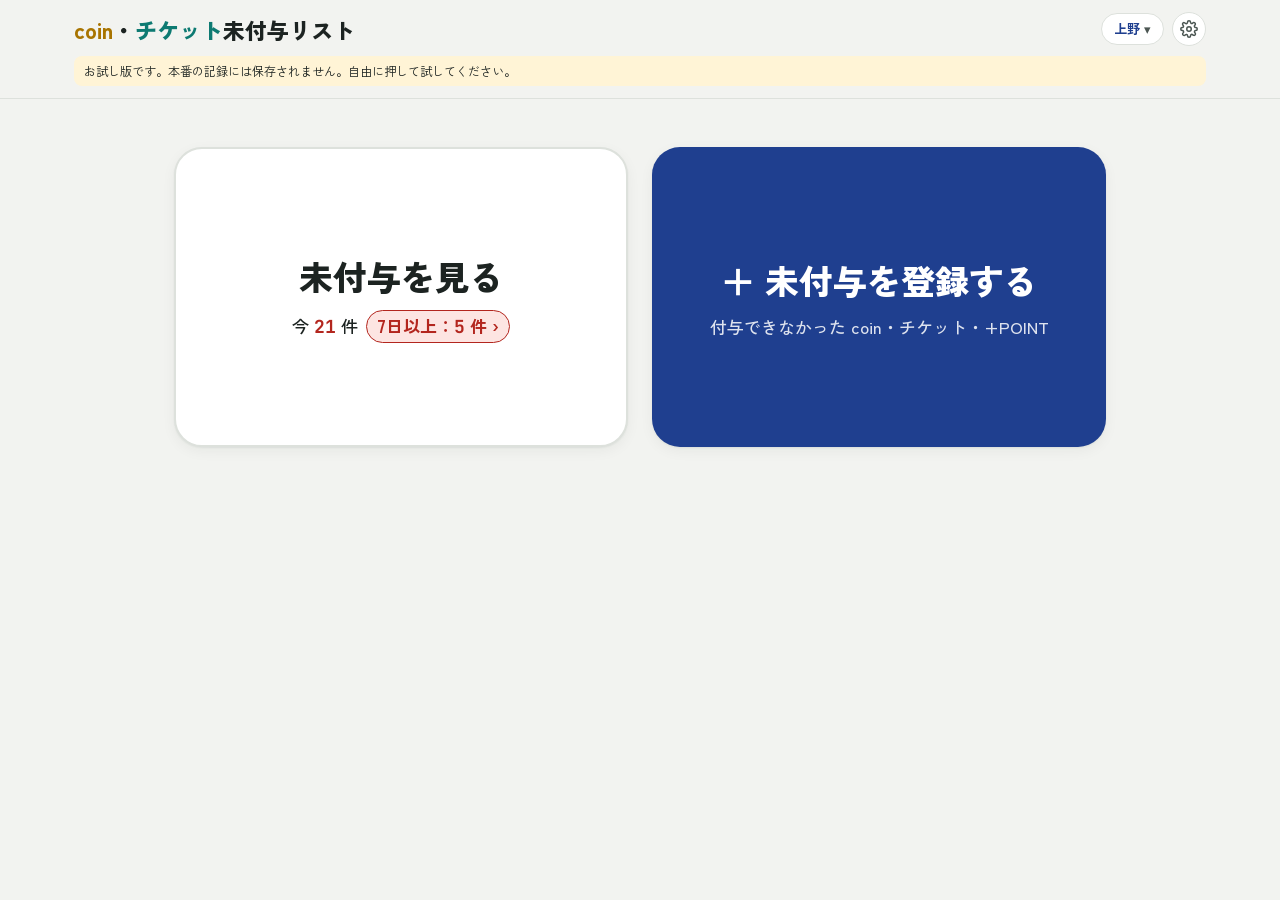
==== commit 6d5d435f: "Update try.html" ====
--- a/try.html
+++ b/try.html
@@ -75,80 +75,3 @@
 <script src="app.js?v=20261121b"></script>
 </body>
 </html>
-<!DOCTYPE html>
-<html lang="ja">
-<head>
-<meta charset="utf-8">
-<meta name="viewport" content="width=device-width, initial-scale=1, viewport-fit=cover">
-<title>未付与リスト（お試し）</title>
-<link rel="icon" href="icon.svg" type="image/svg+xml">
-<link rel="apple-touch-icon" id="appleIcon" href="icon.svg">
-<meta name="theme-color" content="#f2f3f0">
-<meta name="apple-mobile-web-app-capable" content="yes">
-<meta name="mobile-web-app-capable" content="yes">
-<meta name="apple-mobile-web-app-title" content="未付与リスト">
-<meta name="apple-mobile-web-app-status-bar-style" content="default">
-<link rel="preconnect" href="https://fonts.googleapis.com">
-<link rel="stylesheet" href="https://fonts.googleapis.com/css2?family=Zen+Kaku+Gothic+New:wght@400;500;700;900&family=JetBrains+Mono:wght@500;700&display=swap">
-<link rel="stylesheet" href="style.css?v=20261121a">
-</head>
-<body data-view="home">
-
-<header class="top">
-  <div class="wrap">
-    <div class="titlerow">
-      <button class="chip-btn back-btn" id="backBtn" type="button">‹ ホーム</button>
-      <h1><span class="c">coin</span>・<span class="t">チケット</span>未付与リスト</h1>
-      <button class="chip-btn store-btn" id="storeBtn" type="button"><b id="storeName">店舗</b> ▾</button>
-      <button class="icon-btn" id="staffBtn" type="button" aria-label="設定（スタッフ・チケット）" title="設定（スタッフ・チケット）">
-        <svg width="18" height="18" viewBox="0 0 24 24" fill="none" stroke="currentColor" stroke-width="2" stroke-linecap="round" stroke-linejoin="round" aria-hidden="true"><circle cx="12" cy="12" r="3"/><path d="M19.4 15a1.7 1.7 0 0 0 .3 1.8l.1.1a2 2 0 1 1-2.8 2.8l-.1-.1a1.7 1.7 0 0 0-1.8-.3 1.7 1.7 0 0 0-1 1.5V21a2 2 0 1 1-4 0v-.1a1.7 1.7 0 0 0-1.1-1.5 1.7 1.7 0 0 0-1.8.3l-.1.1a2 2 0 1 1-2.8-2.8l.1-.1a1.7 1.7 0 0 0 .3-1.8 1.7 1.7 0 0 0-1.5-1H3a2 2 0 1 1 0-4h.1a1.7 1.7 0 0 0 1.5-1.1 1.7 1.7 0 0 0-.3-1.8l-.1-.1a2 2 0 1 1 2.8-2.8l.1.1a1.7 1.7 0 0 0 1.8.3H9a1.7 1.7 0 0 0 1-1.5V3a2 2 0 1 1 4 0v.1a1.7 1.7 0 0 0 1 1.5 1.7 1.7 0 0 0 1.8-.3l.1-.1a2 2 0 1 1 2.8 2.8l-.1.1a1.7 1.7 0 0 0-.3 1.8V9a1.7 1.7 0 0 0 1.5 1H21a2 2 0 1 1 0 4h-.1a1.7 1.7 0 0 0-1.5 1z"/></svg>
-      </button>
-    </div>
-    <div class="demo" id="demoNote" hidden>お試し版です。本番の記録には保存されません。自由に押して試してください。</div>
-    <div class="tabs" role="tablist">
-      <button class="tab" role="tab" data-tab="pending" aria-selected="true" type="button">未付与 <span class="n" id="nPending">0</span></button>
-      <button class="tab" role="tab" data-tab="done" aria-selected="false" type="button">付与済み <span class="n" id="nDone">0</span></button>
-      <button class="tab" role="tab" data-tab="canceled" aria-selected="false" type="button">取消 <span class="n" id="nCanceled">0</span></button>
-    </div>
-    <div class="searchrow"><input class="search" id="search" type="search" placeholder="名前・Game ID で探す" autocomplete="off"></div>
-    <div class="filters" id="filterKind" role="group" aria-label="種類で絞り込む"></div>
-    <div class="filters sub" id="filterItem" role="group" aria-label="チケットの種類で絞り込む" hidden></div>
-  </div>
-</header>
-
-<section class="home" id="home">
-  <div class="wrap">
-    <button class="bigbtn view" id="goList" type="button">
-      <span class="bt">未付与を見る</span>
-      <span class="bs" id="homeCount">読み込み中…</span>
-    </button>
-    <button class="bigbtn add" id="goAdd" type="button">
-      <span class="bt">＋ 未付与を登録する</span>
-      <span class="bs">付与できなかった coin・チケット・+POINT</span>
-    </button>
-  </div>
-</section>
-
-<main>
-  <div class="wrap" id="list">
-    <div class="skeleton"></div><div class="skeleton"></div><div class="skeleton"></div>
-  </div>
-</main>
-
-
-<div class="overlay" id="overlay" hidden>
-  <div class="sheet" id="sheet" role="dialog" aria-modal="true" aria-labelledby="sheetTitle"></div>
-</div>
-<div class="toast" id="toast" hidden><span id="toastMsg"></span><button id="toastUndo" type="button" hidden>取り消す</button></div>
-<div class="busy" id="busy" hidden></div>
-
-<script>
-// 記録の読み書き先（Google 側の窓口の URL）
-window.API_URL = ""; // お試し版：Google には保存しない
-// iPhone のホーム画面用アイコン（icon.svg から PNG を作る）
-(function () { try { var img = new Image(); img.onload = function () { var c = document.createElement("canvas"); c.width = c.height = 180; c.getContext("2d").drawImage(img, 0, 0, 180, 180); document.getElementById("appleIcon").href = c.toDataURL("image/png"); }; img.src = "icon.svg"; } catch (e) {} })();
-</script>
-<script src="mock.js?v=20261121a"></script>
-<script src="app.js?v=20261121a"></script>
-</body>
-</html>
--- a/style.css
+++ b/style.css
@@ -315,309 +315,3 @@
 .range-pick .lab { font-size: 13px; font-weight: 700; color: var(--muted); }
 .card .hint { font-size: 13px; color: var(--muted); }
 .status-note .btn { padding: 4px 12px; margin-left: 4px; }
-/* Layout: one narrow column of cards (phone first); sticky header with tabs + search; floating add button; bottom sheets for forms */
-:root {
-  --bg: #f2f3f0;
-  --surface: #ffffff;
-  --fg: #1c2321;
-  --muted: #4b5652;
-  --line: #dde1dc;
-  --coin: #a87400;   --coin-bg: #fff1c9;
-  --ticket: #0d7a72; --ticket-bg: #d6f1ec;
-  --pt: #6a3fb5;     --pt-bg: #ece3fb;
-  --accent: #1f3f8f; --accent-fg: #ffffff;
-  --done: #2c7a37;   --done-bg: #e1f1df;
-  --warn: #b27200;   --warn-bg: #fff4d6;
-  --danger: #b3261e; --danger-bg: #fde5e2;
-  --shadow: 0 1px 2px rgba(20,30,28,.06), 0 4px 14px rgba(20,30,28,.05);
-  --font-body: "Zen Kaku Gothic New", "Hiragino Sans", "Hiragino Kaku Gothic ProN", "Yu Gothic", "Meiryo", sans-serif;
-  --font-mono: "JetBrains Mono", ui-monospace, "SF Mono", Menlo, Consolas, monospace;
-  color-scheme: light;
-}
-/* 画面はスマホがダークモードでも、いつも白ベースで表示する */
-* { box-sizing: border-box; }
-html, body { margin: 0; }
-body { background: var(--bg); color: var(--fg); font-family: var(--font-body); font-size: 15px; line-height: 1.5; -webkit-text-size-adjust: 100%; }
-button, input, select, textarea { font: inherit; color: inherit; }
-button { cursor: pointer; }
-[hidden] { display: none !important; }
-:focus-visible { outline: 2px solid var(--accent); outline-offset: 2px; }
-
-.wrap { max-width: 680px; margin: 0 auto; padding-left: max(16px, env(safe-area-inset-left, 0px)); padding-right: max(16px, env(safe-area-inset-right, 0px)); }
-
-header.top { position: sticky; top: 0; z-index: 5; background: var(--bg); border-bottom: 1px solid var(--line); padding-top: env(safe-area-inset-top, 0px); }
-header.top .wrap { padding-block: 12px 0; display: grid; gap: 10px; }
-.titlerow { display: flex; align-items: center; gap: 8px; flex-wrap: wrap; }
-@media (max-width: 480px) { .titlerow h1 { flex-basis: 100%; } }
-h1 { margin: 0; font-size: 18px; font-weight: 900; flex: 1; min-width: 0; text-wrap: balance; }
-h1 .c { color: var(--coin); } h1 .t { color: var(--ticket); }
-.chip-btn { border: 1px solid var(--line); background: var(--surface); border-radius: 999px; padding: 5px 12px; font-size: 13px; color: var(--muted); white-space: nowrap; }
-.chip-btn b { color: var(--fg); }
-.icon-btn { border: 1px solid var(--line); background: var(--surface); border-radius: 999px; width: 34px; height: 34px; display: grid; place-items: center; color: var(--muted); }
-
-.demo { font-size: 12px; background: var(--warn-bg); color: var(--fg); border-radius: 8px; padding: 6px 10px; }
-
-.tabs { display: flex; }
-.tab { flex: 1; border: 0; background: none; padding: 8px 2px 10px; font-weight: 700; color: var(--muted); border-bottom: 3px solid transparent; display: flex; align-items: center; justify-content: center; gap: 6px; }
-.tab[aria-selected="true"] { color: var(--fg); border-bottom-color: var(--fg); }
-.tab .n { font-family: var(--font-mono); font-size: 12px; min-width: 22px; padding: 1px 6px; border-radius: 999px; background: var(--line); font-variant-numeric: tabular-nums; }
-.tab[data-tab="pending"] .n:not(.zero) { background: var(--danger); color: #fff; }
-
-.searchrow { padding-bottom: 8px; }
-.filters { display: flex; gap: 6px; overflow-x: auto; padding-bottom: 8px; scrollbar-width: none; }
-.filters::-webkit-scrollbar { display: none; }
-.filters:last-child, .filters.sub { padding-bottom: 10px; }
-.fchip { flex: none; border: 1px solid var(--line); background: var(--surface); border-radius: 999px; padding: 5px 12px; font-size: 13px; font-weight: 700; color: var(--muted); display: inline-flex; gap: 6px; align-items: center; }
-.fchip .c { font-family: var(--font-mono); font-size: 11px; font-variant-numeric: tabular-nums; opacity: .8; }
-.fchip[aria-pressed="true"] { background: var(--fg); border-color: var(--fg); color: var(--bg); }
-.fchip.k-coin[aria-pressed="true"] { background: var(--coin-bg); border-color: var(--coin); color: var(--coin); }
-.fchip.k-ticket[aria-pressed="true"] { background: var(--ticket-bg); border-color: var(--ticket); color: var(--ticket); }
-.fchip.k-pt[aria-pressed="true"] { background: var(--pt-bg); border-color: var(--pt); color: var(--pt); }
-.filters.sub .fchip { font-size: 12px; padding: 4px 10px; }
-.search { width: 100%; border: 1px solid var(--line); background: var(--surface); border-radius: 10px; padding: 9px 12px; font-size: 15px; }
-
-main .wrap { padding-block: 14px 120px; display: grid; gap: 10px; }
-.status-note { font-size: 13px; color: var(--muted); padding: 8px 12px; border-radius: 10px; background: var(--surface); border: 1px dashed var(--line); }
-.status-note.err { color: var(--danger); border-color: var(--danger); }
-.legend { display: flex; flex-wrap: wrap; gap: 6px 14px; font-size: 12px; color: var(--muted); }
-.legend i { display: inline-block; width: 10px; height: 10px; border-radius: 3px; margin-right: 4px; vertical-align: -1px; }
-
-.card { position: relative; background: var(--surface); border-radius: 14px; box-shadow: var(--shadow); padding: 14px 14px 14px 18px; display: grid; gap: 9px; border: 1px solid var(--line); overflow: hidden; }
-.card::before { content: ""; position: absolute; left: 0; top: 0; bottom: 0; width: 5px; background: var(--line); }
-.card.age-warn::before { background: var(--warn); }
-.card.age-late::before { background: var(--danger); }
-.card.age-warn { background: var(--warn-bg); border-color: var(--warn); }
-.card.age-late { background: var(--danger-bg); border-color: var(--danger); }
-.card.age-warn .note, .card.age-late .note { background: var(--surface); }
-.card.st-done::before { background: var(--done); }
-.card.st-canceled { opacity: .8; }
-.row1 { display: flex; align-items: flex-start; justify-content: space-between; gap: 10px; }
-.who { min-width: 0; }
-.name { font-size: 18px; font-weight: 700; overflow-wrap: anywhere; }
-.gid { display: inline-flex; align-items: center; gap: 6px; border: 0; background: none; padding: 2px 0; font-family: var(--font-mono); font-size: 15px; letter-spacing: .04em; font-variant-numeric: tabular-nums; }
-.gid .lbl { font-family: var(--font-body); font-size: 11px; color: var(--muted); }
-.gid .cp { font-family: var(--font-body); font-size: 11px; color: var(--accent); border: 1px solid var(--line); border-radius: 6px; padding: 0 6px; }
-.gid.none { font-family: var(--font-body); font-size: 13px; color: var(--muted); }
-.pill { flex: none; font-weight: 900; font-size: 15px; padding: 6px 10px; border-radius: 10px; white-space: nowrap; font-variant-numeric: tabular-nums; text-align: right; }
-.pill small { font-size: 11px; font-weight: 700; margin-left: 2px; }
-.pill .sub { display: block; font-size: 11px; font-weight: 700; }
-.pill.coin { background: var(--coin-bg); color: var(--coin); }
-.pill.ticket { background: var(--ticket-bg); color: var(--ticket); }
-.pill.pt { background: var(--pt-bg); color: var(--pt); }
-.tags { display: flex; flex-wrap: wrap; gap: 6px; }
-.tag { font-size: 12px; padding: 2px 8px; border-radius: 999px; background: var(--bg); border: 1px solid var(--line); }
-.tag.age { font-weight: 700; font-variant-numeric: tabular-nums; }
-.tag.age.warn { background: var(--warn-bg); border-color: var(--warn); color: var(--warn); }
-.tag.age.late { background: var(--danger-bg); border-color: var(--danger); color: var(--danger); }
-.tag.reason { background: var(--coin-bg); border-color: transparent; }
-.meta { display: flex; flex-wrap: wrap; gap: 2px 14px; font-size: 12px; color: var(--muted); font-variant-numeric: tabular-nums; }
-.meta b { color: var(--fg); font-weight: 500; }
-.note { font-size: 13px; background: var(--bg); padding: 6px 10px; border-radius: 8px; overflow-wrap: anywhere; }
-.result { font-size: 13px; font-weight: 700; padding: 6px 10px; border-radius: 8px; font-variant-numeric: tabular-nums; overflow-wrap: anywhere; }
-.result.done { color: var(--done); background: var(--done-bg); }
-.result.canceled { color: var(--danger); background: var(--danger-bg); }
-
-.histbtn { border: 0; background: none; padding: 2px 0; font-size: 12px; font-weight: 700; color: var(--accent); }
-.hist { margin: 4px 0 0; padding: 8px 10px 8px 26px; background: var(--surface); border: 1px solid var(--line); border-radius: 8px; font-size: 12px; display: grid; gap: 6px; }
-.hist .when { color: var(--muted); font-variant-numeric: tabular-nums; }
-.hist .act { font-weight: 700; }
-.hist ul { margin: 2px 0 0; padding-left: 16px; color: var(--muted); overflow-wrap: anywhere; }
-.actions { display: flex; gap: 8px; flex-wrap: wrap; }
-.btn { border: 1px solid var(--line); background: var(--surface); border-radius: 10px; padding: 10px 14px; font-weight: 700; }
-.btn.primary { background: var(--accent); color: var(--accent-fg); border-color: var(--accent); }
-.btn.grant { flex: 1 1 140px; background: var(--done); color: #fff; border-color: var(--done); font-size: 16px; padding: 12px; }
-.btn.ghost { background: none; color: var(--muted); }
-.btn.danger { background: var(--danger); border-color: var(--danger); color: #fff; }
-.btn:disabled { opacity: .5; cursor: default; }
-
-.empty { text-align: center; padding: 40px 16px; color: var(--muted); display: grid; gap: 8px; justify-items: center; }
-.empty .big { font-size: 17px; font-weight: 700; color: var(--fg); }
-
-.fab { position: fixed; z-index: 6; right: max(16px, calc(env(safe-area-inset-right, 0px) + 16px)); bottom: calc(env(safe-area-inset-bottom, 0px) + 18px); background: var(--accent); color: var(--accent-fg); border: 0; border-radius: 999px; padding: 15px 22px; font-weight: 900; font-size: 16px; box-shadow: 0 6px 20px rgba(20,40,90,.3); }
-
-.overlay { position: fixed; inset: 0; z-index: 20; background: rgba(10,15,14,.45); display: flex; align-items: flex-end; justify-content: center; }
-.sheet { width: 100%; max-width: 680px; max-height: 92%; overflow-y: auto; background: var(--surface); border-radius: 18px 18px 0 0; padding-block: 18px calc(env(safe-area-inset-bottom, 0px) + 18px); padding-left: max(16px, env(safe-area-inset-left, 0px)); padding-right: max(16px, env(safe-area-inset-right, 0px)); display: grid; gap: 16px; }
-.sheet h2 { margin: 0; font-size: 18px; font-weight: 900; }
-.sheet p.lead { margin: -8px 0 0; font-size: 13px; color: var(--muted); }
-.field { display: grid; gap: 6px; min-width: 0; }
-.field > .lab { font-size: 12px; font-weight: 700; color: var(--muted); letter-spacing: .04em; }
-.field > .lab .req { color: var(--danger); margin-left: 4px; }
-.inp { width: 100%; min-width: 0; border: 1px solid var(--line); background: var(--bg); border-radius: 10px; padding: 11px 12px; font-size: 16px; }
-.inp.mono { font-family: var(--font-mono); letter-spacing: .04em; }
-.targets { display: grid; gap: 10px; }
-.trow { display: grid; grid-template-columns: 1fr 1fr 36px; gap: 6px; align-items: start; }
-.trow .hint { grid-column: 1 / -1; font-size: 12px; color: var(--warn); margin-top: -2px; }
-.trow .unk { grid-column: 1 / -1; display: inline-flex; align-items: center; gap: 6px; font-size: 13px; color: var(--muted); margin-top: -2px; }
-.trow .unk input { width: 18px; height: 18px; }
-.inp:disabled { opacity: .6; }
-.tag.missing { background: var(--danger); border-color: var(--danger); color: #fff; font-weight: 700; }
-.trow .hint button { border: 0; background: none; color: var(--accent); font-weight: 700; padding: 0 4px; text-decoration: underline; }
-.trow .x { border: 0; background: none; color: var(--muted); font-size: 22px; height: 44px; }
-.addrow { justify-self: start; border: 1px dashed var(--line); background: none; border-radius: 10px; padding: 8px 12px; color: var(--accent); font-weight: 700; }
-.choices { display: flex; flex-wrap: wrap; gap: 6px; }
-.choice { border: 1px solid var(--line); background: var(--bg); border-radius: 10px; padding: 9px 12px; font-weight: 700; color: var(--muted); }
-.choice[aria-pressed="true"] { background: var(--accent); border-color: var(--accent); color: var(--accent-fg); }
-.choice.k-coin[aria-pressed="true"] { background: var(--coin-bg); border-color: var(--coin); color: var(--coin); }
-.choice.k-ticket[aria-pressed="true"] { background: var(--ticket-bg); border-color: var(--ticket); color: var(--ticket); }
-.choice.k-pt[aria-pressed="true"] { background: var(--pt-bg); border-color: var(--pt); color: var(--pt); }
-.choices.kinds { display: grid; grid-template-columns: repeat(3, 1fr); }
-.amountrow { display: grid; grid-template-columns: 1fr auto; gap: 8px; align-items: center; }
-.unit { font-weight: 700; color: var(--muted); }
-.stepper { display: grid; grid-template-columns: 48px 1fr 48px auto; gap: 6px; align-items: center; max-width: 260px; }
-.stepper button { height: 44px; border: 1px solid var(--line); background: var(--bg); border-radius: 10px; font-size: 20px; font-weight: 700; }
-.stepper .inp { text-align: center; }
-.quick { display: flex; flex-wrap: wrap; gap: 6px; }
-.quick button { border: 1px solid var(--line); background: var(--bg); border-radius: 999px; padding: 4px 10px; font-size: 13px; font-variant-numeric: tabular-nums; }
-.foot { display: flex; gap: 8px; justify-content: flex-end; flex-wrap: wrap; align-items: center; }
-.foot .spacer { flex: 1; }
-.err { color: var(--danger); font-size: 13px; font-weight: 700; }
-.staff-list { display: grid; gap: 8px; }
-.staff-row { display: grid; grid-template-columns: 1fr auto 36px; gap: 8px; align-items: center; }
-.toggle { display: inline-flex; align-items: center; gap: 6px; font-size: 13px; font-weight: 700; white-space: nowrap; }
-.toggle input { width: 20px; height: 20px; }
-.people { display: grid; grid-template-columns: repeat(auto-fill, minmax(120px, 1fr)); gap: 8px; }
-.people .choice { padding: 14px 10px; font-size: 16px; }
-
-.toast { position: fixed; z-index: 30; left: 50%; transform: translateX(-50%); bottom: calc(env(safe-area-inset-bottom, 0px) + 84px); background: var(--fg); color: var(--bg); border-radius: 12px; padding: 10px 14px; display: flex; gap: 14px; align-items: center; font-size: 14px; width: max-content; max-width: calc(100% - 32px); box-shadow: 0 6px 20px rgba(0,0,0,.25); }
-.toast button { border: 0; background: none; color: inherit; font-weight: 900; text-decoration: underline; padding: 0; }
-.busy { position: fixed; z-index: 40; inset: 0; background: transparent; cursor: progress; }
-
-/* 文字を読みやすく（小さい灰色の文字を一段大きく・濃く） */
-.meta, .legend, .tag, .hist, .field > .lab, .trow .hint, .gid .lbl, .gid .cp, .fchip .c, .pill small, .pill .sub { font-size: 13px; }
-.sheet p.lead { font-size: 14px; }
-.tab .n { font-size: 13px; }
-
-/* 登録・設定画面：後ろが透けない白で、0.2秒で開く（開いている間は右下のボタンを隠す） */
-.overlay { background: rgba(10,15,14,.55); }
-@media (prefers-reduced-motion: no-preference) {
-  .sheet { animation: up .2s ease-out; }
-  @keyframes up { from { transform: translateY(32px); } to { transform: none; } }
-}
-.confirm-bar { position: sticky; top: -18px; z-index: 2; margin: -18px -16px 0; padding: 12px 16px; background: var(--danger-bg); border-bottom: 1px solid var(--danger); display: flex; flex-wrap: wrap; gap: 8px; align-items: center; font-weight: 700; }
-.confirm-bar span { flex: 1 1 160px; }
-.store-btn b { color: var(--accent); }
-.skeleton { height: 92px; border-radius: 14px; background: linear-gradient(90deg, var(--surface), var(--line), var(--surface)); background-size: 200% 100%; border: 1px solid var(--line); }
-@media (prefers-reduced-motion: no-preference) { .skeleton { animation: sk 1.2s linear infinite; } @keyframes sk { from { background-position: 200% 0; } to { background-position: -200% 0; } } }
-.pin-inp { font-family: var(--font-mono); font-size: 24px; letter-spacing: .4em; text-align: center; }
-.pin-inp::placeholder { font-family: var(--font-body); font-size: 15px; letter-spacing: 0; }
-/* 「登録する」「保存」などのボタンは、画面の下にいつも見えるように */
-.sheet > .foot { position: sticky; bottom: calc(-18px - env(safe-area-inset-bottom, 0px)); z-index: 2; background: var(--surface); margin: 0 -16px calc(-18px - env(safe-area-inset-bottom, 0px)); padding: 12px 16px calc(12px + env(safe-area-inset-bottom, 0px)); border-top: 1px solid var(--line); }
-
-/* はじめの画面（2つのボタンだけ）と一覧画面の切り替え */
-.fab { display: none !important; }
-.back-btn { font-weight: 700; color: var(--fg); }
-body[data-view="home"] .back-btn,
-body[data-view="home"] .tabs,
-body[data-view="home"] .searchrow,
-body[data-view="home"] .filters,
-body[data-view="home"] main { display: none !important; }
-body[data-view="home"] header.top .wrap { padding-bottom: 12px; }
-body[data-view="list"] .home { display: none; }
-@media (max-width: 480px) { body[data-view="list"] .titlerow h1 { flex-basis: auto; order: 1; font-size: 16px; } body[data-view="list"] .titlerow .back-btn { order: 0; } body[data-view="list"] .titlerow > :not(h1):not(.back-btn) { order: 2; } }
-.home .wrap { display: grid; gap: 16px; padding-block: 28px calc(env(safe-area-inset-bottom, 0px) + 28px); }
-.bigbtn { border: 0; border-radius: 20px; padding: 30px 20px; min-height: 150px; display: grid; gap: 8px; place-content: center; text-align: center; box-shadow: var(--shadow); }
-.bigbtn .bt { font-size: 24px; font-weight: 900; }
-.bigbtn .bs { font-size: 14px; font-weight: 500; }
-.bigbtn.view { background: var(--surface); color: var(--fg); border: 2px solid var(--line); }
-.bigbtn.view .bs b { color: var(--danger); font-family: var(--font-mono); font-size: 18px; }
-.bigbtn.add { background: var(--accent); color: var(--accent-fg); }
-.bigbtn.add .bs { opacity: .85; }
-.bigbtn:active { transform: scale(.98); }
-
-/* 未付与を登録：1つずつ順番に入力する画面 */
-.wz-head { display: grid; gap: 6px; }
-.wz-step { font-size: 12px; font-weight: 700; color: var(--muted); font-variant-numeric: tabular-nums; }
-.wz-bar { height: 6px; border-radius: 999px; background: var(--line); overflow: hidden; }
-.wz-bar i { display: block; height: 100%; background: var(--accent); border-radius: 999px; transition: width .2s; }
-.wz-body { display: grid; gap: 10px; min-height: 120px; align-content: start; }
-.wz-body .inp { font-size: 18px; padding: 14px; }
-.wz-sub { font-size: 12px; font-weight: 700; color: var(--muted); margin-top: 6px; }
-.wz-note { margin: 0; }
-.wz-col { display: grid; gap: 8px; }
-.wz-col .choice, .wz-col .btn { padding: 14px; font-size: 16px; text-align: left; }
-.wz-col .btn { text-align: center; }
-.kinds .choice { padding: 16px 8px; font-size: 16px; }
-.wz-sum { display: grid; border: 1px solid var(--line); border-radius: 12px; overflow: hidden; }
-.wz-row { display: grid; grid-template-columns: 7.5em 1fr auto; gap: 8px; align-items: center; padding: 10px 12px; border-top: 1px solid var(--line); }
-.wz-row:first-child { border-top: 0; }
-.wz-row .k { font-size: 12px; color: var(--muted); font-weight: 700; }
-.wz-row b { overflow-wrap: anywhere; }
-.wz-edit { border: 1px solid var(--line); background: var(--surface); border-radius: 8px; padding: 4px 10px; font-size: 13px; color: var(--accent); font-weight: 700; }
-.wz-done { margin: 0; font-size: 16px; font-weight: 700; }
-
-/* coin の合計（未付与で coin を選んだとき） */
-.sumbar { display: flex; align-items: baseline; flex-wrap: wrap; gap: 4px 12px; background: var(--coin-bg); border: 1px solid var(--coin); border-radius: 12px; padding: 12px 14px; }
-.sumbar .k { font-size: 13px; font-weight: 700; color: var(--coin); flex-basis: 100%; }
-.sumbar b { font-size: 26px; font-weight: 900; color: var(--coin); font-variant-numeric: tabular-nums; }
-.sumbar b small { font-size: 14px; font-weight: 700; }
-.sumbar .n { font-size: 13px; color: var(--muted); font-variant-numeric: tabular-nums; }
-.sumbar.k-pt { background: var(--pt-bg); border-color: var(--pt); }
-.sumbar.k-pt .k, .sumbar.k-pt b { color: var(--pt); }
-.sumbar.k-ticket { background: var(--ticket-bg); border-color: var(--ticket); }
-.sumbar.k-ticket .k, .sumbar.k-ticket b { color: var(--ticket); }
-
-/* ===== 一覧：Game ID と未付与の中身だけのタイル（1画面にたくさん並べる） ===== */
-#list { grid-template-columns: repeat(auto-fill, minmax(150px, 1fr)); gap: 8px; align-items: stretch; }
-#list > :not(.tile) { grid-column: 1 / -1; }
-.tile { display: grid; gap: 2px; align-content: start; text-align: left; border: 1px solid var(--line); background: var(--surface); border-radius: 12px; padding: 10px 12px; box-shadow: var(--shadow); position: relative; overflow: hidden; min-width: 0; }
-.tile::before { content: ""; position: absolute; left: 0; top: 0; bottom: 0; width: 4px; background: var(--line); }
-.tile.k-coin::before { background: var(--coin); }
-.tile.k-ticket::before { background: var(--ticket); }
-.tile.k-pt::before { background: var(--pt); }
-.tile.age-warn { background: var(--warn-bg); border-color: var(--warn); }
-.tile.age-late { background: var(--danger-bg); border-color: var(--danger); }
-.tile.st-done { background: var(--done-bg); border-color: var(--done); }
-.tile.st-canceled { opacity: .7; }
-.tid { font-family: var(--font-mono); font-size: 17px; font-weight: 700; letter-spacing: .03em; font-variant-numeric: tabular-nums; white-space: nowrap; overflow: hidden; text-overflow: ellipsis; }
-.tid.none { font-family: var(--font-body); font-size: 14px; color: var(--danger); }
-.twhat { font-weight: 900; font-size: 16px; white-space: nowrap; overflow: hidden; text-overflow: ellipsis; font-variant-numeric: tabular-nums; }
-.twhat .tu { font-size: 12px; font-weight: 700; }
-.tile.k-coin .twhat { color: var(--coin); }
-.tile.k-ticket .twhat { color: var(--ticket); }
-.tile.k-pt .twhat { color: var(--pt); }
-.tage { font-size: 11px; font-weight: 700; color: var(--muted); font-variant-numeric: tabular-nums; }
-.tile.age-warn .tage { color: var(--warn); }
-.tile.age-late .tage { color: var(--danger); }
-.tile:active { transform: scale(.98); }
-.sheet .card { box-shadow: none; }
-
-/* ===== タブレット向け（横幅が広い画面） ===== */
-@media (min-width: 700px) {
-  .wrap { max-width: 1180px; padding-left: max(24px, env(safe-area-inset-left, 0px)); padding-right: max(24px, env(safe-area-inset-right, 0px)); }
-  body { font-size: 16px; }
-  h1 { font-size: 22px; }
-  .titlerow h1 { flex-basis: auto !important; }
-  #list { grid-template-columns: repeat(auto-fill, minmax(180px, 1fr)); gap: 10px; }
-  .tid { font-size: 19px; }
-  .twhat { font-size: 18px; }
-  /* はじめの画面：2つのボタンを横に並べて大きく */
-  .home .wrap { grid-template-columns: 1fr 1fr; gap: 24px; padding-block: 48px; max-width: 980px; }
-  .bigbtn { min-height: 300px; border-radius: 28px; }
-  .bigbtn .bt { font-size: 34px; }
-  .bigbtn .bs { font-size: 17px; }
-  /* 入力や詳しい内容の画面は、画面の真ん中に出す */
-  .overlay { align-items: center; padding: 24px; }
-  .sheet { max-width: 640px; max-height: 88vh; border-radius: 20px; padding-bottom: 18px; }
-  .sheet > .foot { bottom: -18px; margin-bottom: -18px; padding-bottom: 12px; border-radius: 0 0 20px 20px; }
-  .people { grid-template-columns: repeat(auto-fill, minmax(140px, 1fr)); }
-  .toast { bottom: 32px; }
-}
-
-/* ChatGPT と見直した改善（付与前の確認・ID不明ボタン・二重登録の注意・7日以上だけ表示） */
-.grant-sum { display: grid; gap: 2px; border: 2px solid var(--line); border-radius: 14px; padding: 12px 16px; background: var(--bg); }
-.grant-sum.k-coin { border-color: var(--coin); background: var(--coin-bg); }
-.grant-sum.k-ticket { border-color: var(--ticket); background: var(--ticket-bg); }
-.grant-sum.k-pt { border-color: var(--pt); background: var(--pt-bg); }
-.grant-sum .gid-big { font-family: var(--font-mono); font-size: 22px; font-weight: 700; letter-spacing: .03em; font-variant-numeric: tabular-nums; }
-.grant-sum .twhat { font-size: 22px; }
-.grant-sum .gname { font-size: 14px; color: var(--muted); }
-.grant-sum.k-coin .twhat { color: var(--coin); }
-.grant-sum.k-ticket .twhat { color: var(--ticket); }
-.grant-sum.k-pt .twhat { color: var(--pt); }
-.wz-unk { justify-self: start; border-style: dashed; color: var(--fg); }
-.wz-warn { display: grid; gap: 4px; background: var(--warn-bg); border: 1px solid var(--warn); border-radius: 12px; padding: 10px 12px; font-size: 14px; }
-.wz-warn b { color: var(--warn); }
-.oldbar { display: flex; align-items: center; justify-content: space-between; gap: 10px; flex-wrap: wrap; background: var(--danger-bg); border: 1px solid var(--danger); color: var(--danger); border-radius: 12px; padding: 8px 12px; font-weight: 700; }
-.oldbar .btn { padding: 6px 12px; }
-.late-link { display: inline-block; margin-left: 8px; padding: 2px 10px; border-radius: 999px; background: var(--danger-bg); color: var(--danger); border: 1px solid var(--danger); font-weight: 700; }
-.late-link b { color: var(--danger); }
